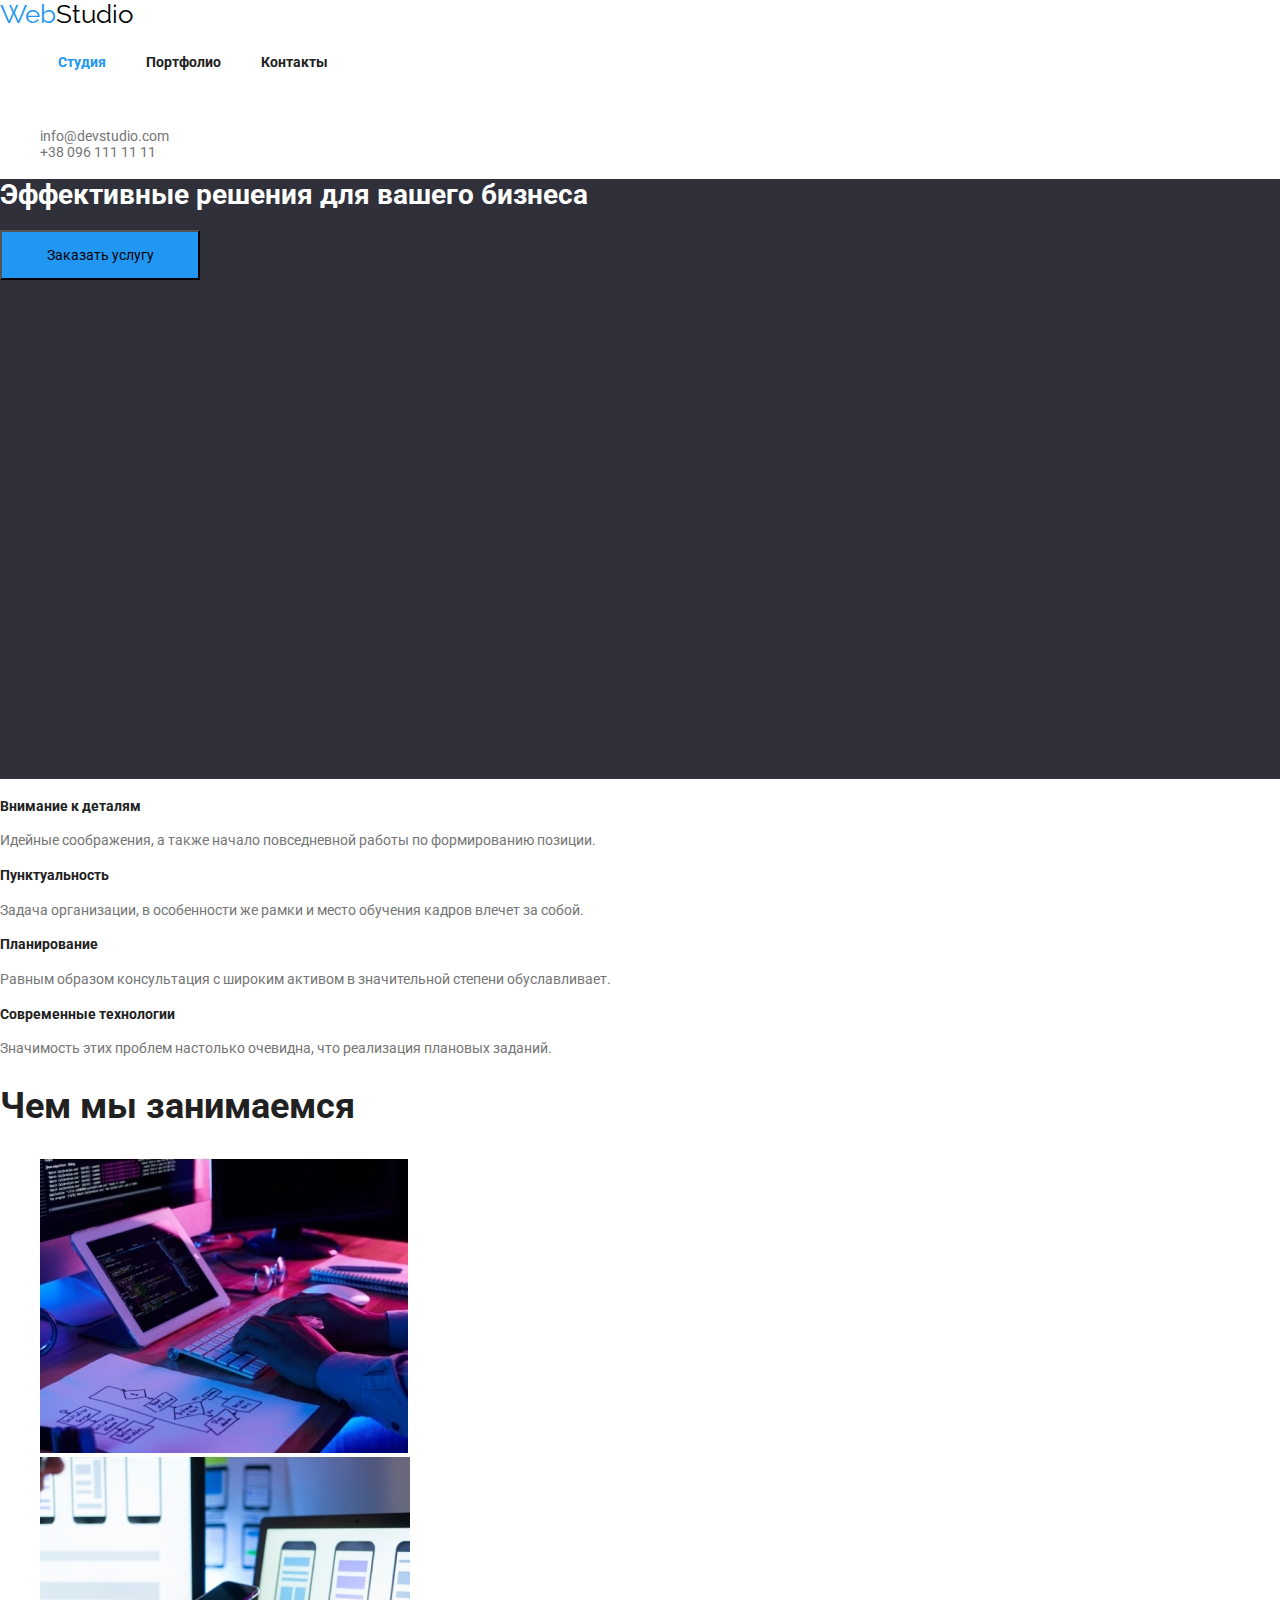
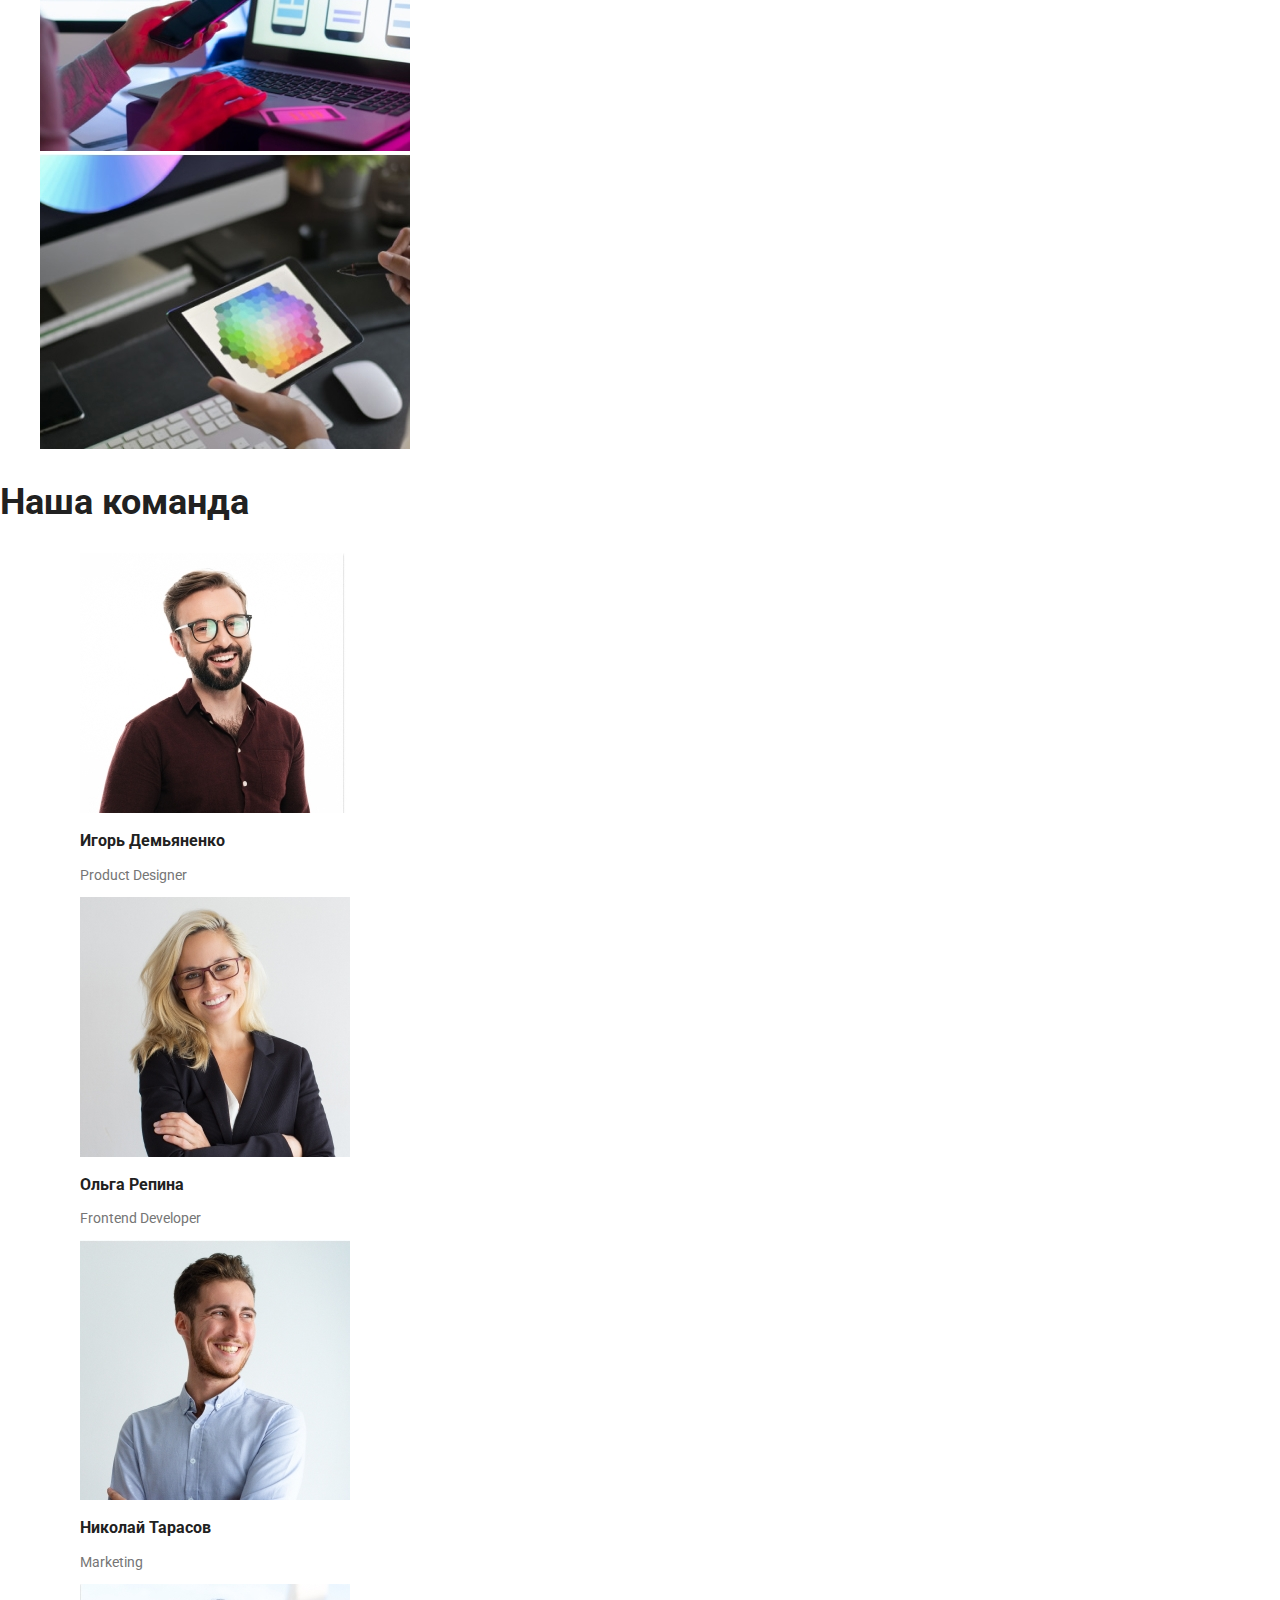
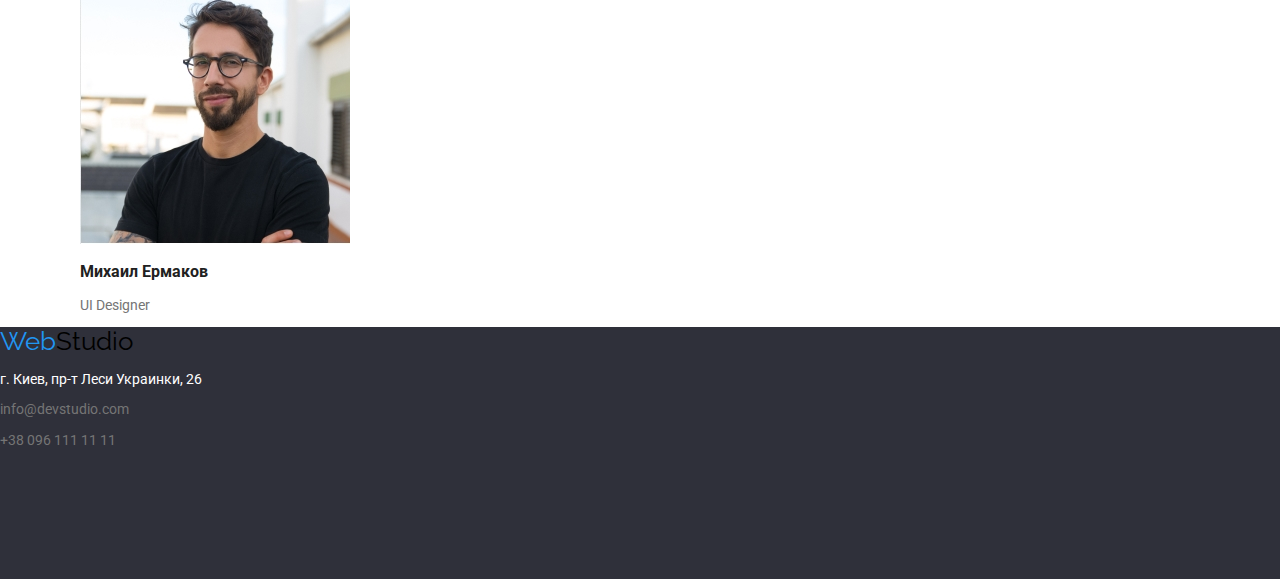
==== index.html @ d47f099e "Modified styles in project" ====
<!DOCTYPE html>
<html lang="en">

<head>
    <meta charset="UTF-8">
    <meta name="viewport" content="width=device-width, initial-scale=1.0">
    <title>Web Studio</title>
    <link rel="stylesheet" href="./css/styles.css" />
    <link href="https://fonts.googleapis.com/css2?family=Raleway:wght@700&family=Roboto:wght@400;700&display=swap"
        rel="stylesheet">
    <link rel="stylesheet" href="./css/normalize.css">

</head>

<body>
    <header>
        <nav>
            <!--site logo-->
            <a class="link" href="./index.html"><span class="logo"><span class="part-logo">Web</span>Studio</span></a>
            <!--site menu-->
            <ul class="list list-tab">
                <li class="active"><a class="link main-menu" href="./index.html"><span>Студия</span></a></li>
                <li><a class="link main-menu" href="./portfolio.html"><span class="active">Портфолио</span></a>
                </li>
                <li><a class="link main-menu" href="./contact"><span class="main-menu">Контакты</span></a></li>
            </ul>
        </nav>
        <!--contacts-->
        <div>
            <ul class="list contacts-bloc">
                <li><a class="link contacts-item" href="mailto:info@devstudio.com">info@devstudio.com</a></li>
                <li><a class="link contacts-item" href="tel:+380961111111">+38 096 111 11 11</a></li>
            </ul>
        </div>
    </header>
    <main>
        <!--Slidebar-->
        <aside>
            <h1>Эффективные решения для вашего бизнеса</h1>
            <button type="button">Заказать услугу</button>
        </aside>
        <!--Our advantages-->
        <section>
            <div>
                <h4>Внимание к деталям</h4>
                <p>Идейные соображения, а также начало повседневной работы по формированию позиции.</p>
            </div>
            <div>
                <h4>Пунктуальность</h4>
                <p>Задача организации, в особенности же рамки и место обучения кадров влечет за собой.</p>
            </div>
            <div>
                <h4>Планирование</h4>
                <p>Равным образом консультация с широким активом в значительной степени обуславливает.</p>
            </div>
            <div>
                <h4>Современные технологии</h4>
                <p>Значимость этих проблем настолько очевидна, что реализация плановых заданий.</p>
            </div>
        </section>
        <!--What we do-->
        <section>
            <h2>Чем мы занимаемся</h2>
            <ul class="list">
                <li><img src="./img/img-what-we-do-01.jpg"></li>
                <li><img src="./img/img-what-we-do-02.jpg"></li>
                <li><img src="./img/img-what-we-do-03.jpg"></li>
            </ul>
        </section>
        <!--Our team-->
        <section>
            <h2>Наша команда</h2>
            <ul class="list">
                <li>
                    <figure>
                        <img src="./img/team-01.jpg" alt="Игорь Демьяненко - Product Designer" />
                        <figcaption>
                            <h3>Игорь Демьяненко</h3>
                        </figcaption>
                        <figcaption>Product Designer</figcaption>
                    </figure>
                </li>
                <li>
                    <figure>
                        <img src="./img/team-02.jpg" alt="Ольга Репина - Frontend Developer" />
                        <figcaption>
                            <h3>Ольга Репина</h3>
                        </figcaption>
                        <figcaption>Frontend Developer</figcaption>
                    </figure>
                </li>
                <li>
                    <figure>
                        <img src="./img/team-03.jpg" alt="Николай Тарасов - Marketing" />
                        <figcaption>
                            <h3>Николай Тарасов</h3>
                        </figcaption>
                        <figcaption>Marketing</figcaption>
                    </figure>
                </li>
                <li>
                    <figure>
                        <img src="./img/team-04.jpg" alt="Михаил Ермаков - UI Designer" />
                        <figcaption>
                            <h3>Михаил Ермаков</h3>
                        </figcaption>
                        <figcaption>UI Designer</figcaption>
                    </figure>
                </li>
            </ul>
        </section>
    </main>

    <footer>
        <address>
            <a class="link" href="./index.html"><span class="logo"><span class="part-logo">Web</span>Studio</span></a>
            <p><span class="link address-text">г. Киев, пр-т Леси Украинки, 26</span></p>
            <p><a class="link" href="mailto:info@devstudio.com"><span
                        class="address-text-link">info@devstudio.com</span></a></p>
            <p><a class="link" href="tel:+380961111111"><span class="address-text-link">+38 096 111 11 11</span></a></p>
        </address>
    </footer>
</body>

</html>
---- css/styles.css ----
:root {
  --title-text-color: #212121;
  --main-text-color: #757575;
  --white-color: #fff;
  --assent-color: #2196f3;
  --logo-color: #000;
  --bg-color: #f5f4fa;
  --secondr-bg-color: #2f303a;
}

html {
  box-sizing: border-box;
}

*,
*::before,
*::after {
  box-sizing: inherit;
}

body {
  color: var(--main-text-color);
  background-color: var(--white-color);
  font-family: "Roboto", sans-serif;
  font-size: 14px;
  font-weight: 400;
}
/*footer*/
footer {
  display: block;
  text-decoration: none;
}
footer {
  width: 1600px;
  height: 252px;
  background-color: var(--secondr-bg-color);
}
.address-text {
 font-style: normal;
 color: var(--white-color);
}
.address-text-link {
  display: block;
  font-style: normal;
 color: var(--main-text-color);
}
.address-text {
 font-style: normal;
}
/* style for text */
.list {
  list-style-type: none;
}
h1 {
  font-size: 44px;
  color: var(--white-color);
}
h2 {
  font-size: 36px;
  color: var(--title-text-color);
}
h3 {
  font-size: 16px;
  color: var(--title-text-color);
}
h4 {
  font-size: 14px;
  color: var(--title-text-color);
}

/*header*/
.logo {
  font-family: "Raleway", sans-serif;
  font-size: 26px;
  color: var(--logo-color);
  font-style: normal;
}
.part-logo {
  font-family: "Raleway", sans-serif;
  font-size: 26px;
  color: var(--assent-color);
}
.link {
  display: block;
  text-decoration: none;
}

.list-tab {
  display: inline-flex;
}
.main-menu {
  color: var(--title-text-color);
  font-weight: 700;
  font-size: 14px;
}
.main-menu:hover,
.main-menu:focus,
.contacts-item:hover,
.contacts-item:focus {
  color: var(--assent-color);
}
li a span {
  color: var(--title-text-color);
}
li.active a span {
  color: var(--assent-color);
}
.list-tab li a span {
  float: left;
  padding: 10px 18px;
  margin-right: 4px;
  word-wrap: normal;
  margin-bottom: 20px;
}
.contacts-item {
  color: var(--main-text-color);
  font-weight: 400;
  font-size: 14px;
}
.contacts-bloc div {
  float: left;
  padding: 10px 18px;
  margin-right: 4px;
  word-wrap: normal;
  margin-bottom: 20px;
}
/*main content*/
.sorter {
  display: inline-flex;
  background: var(--bg-color);
}
.sorter li {
  float: left;
  padding: 10px 18px;
  margin-right: 4px;
  word-wrap: normal;
  font-size: 15px;
  margin-bottom: 20px;
}
.sorter-item:hover {
  background: var(--assent-color);
  color: var(--white-color);
}
aside {
  background: var(--secondr-bg-color);
  width: 1600px;
  height: 600px;
}
button {
  background: var(--assent-color);
  width: 200px;
  height: 50px;
  color: (var(--white-color);
  font-size: 16px;
  font-family: "Roboto", sans-serif;
}
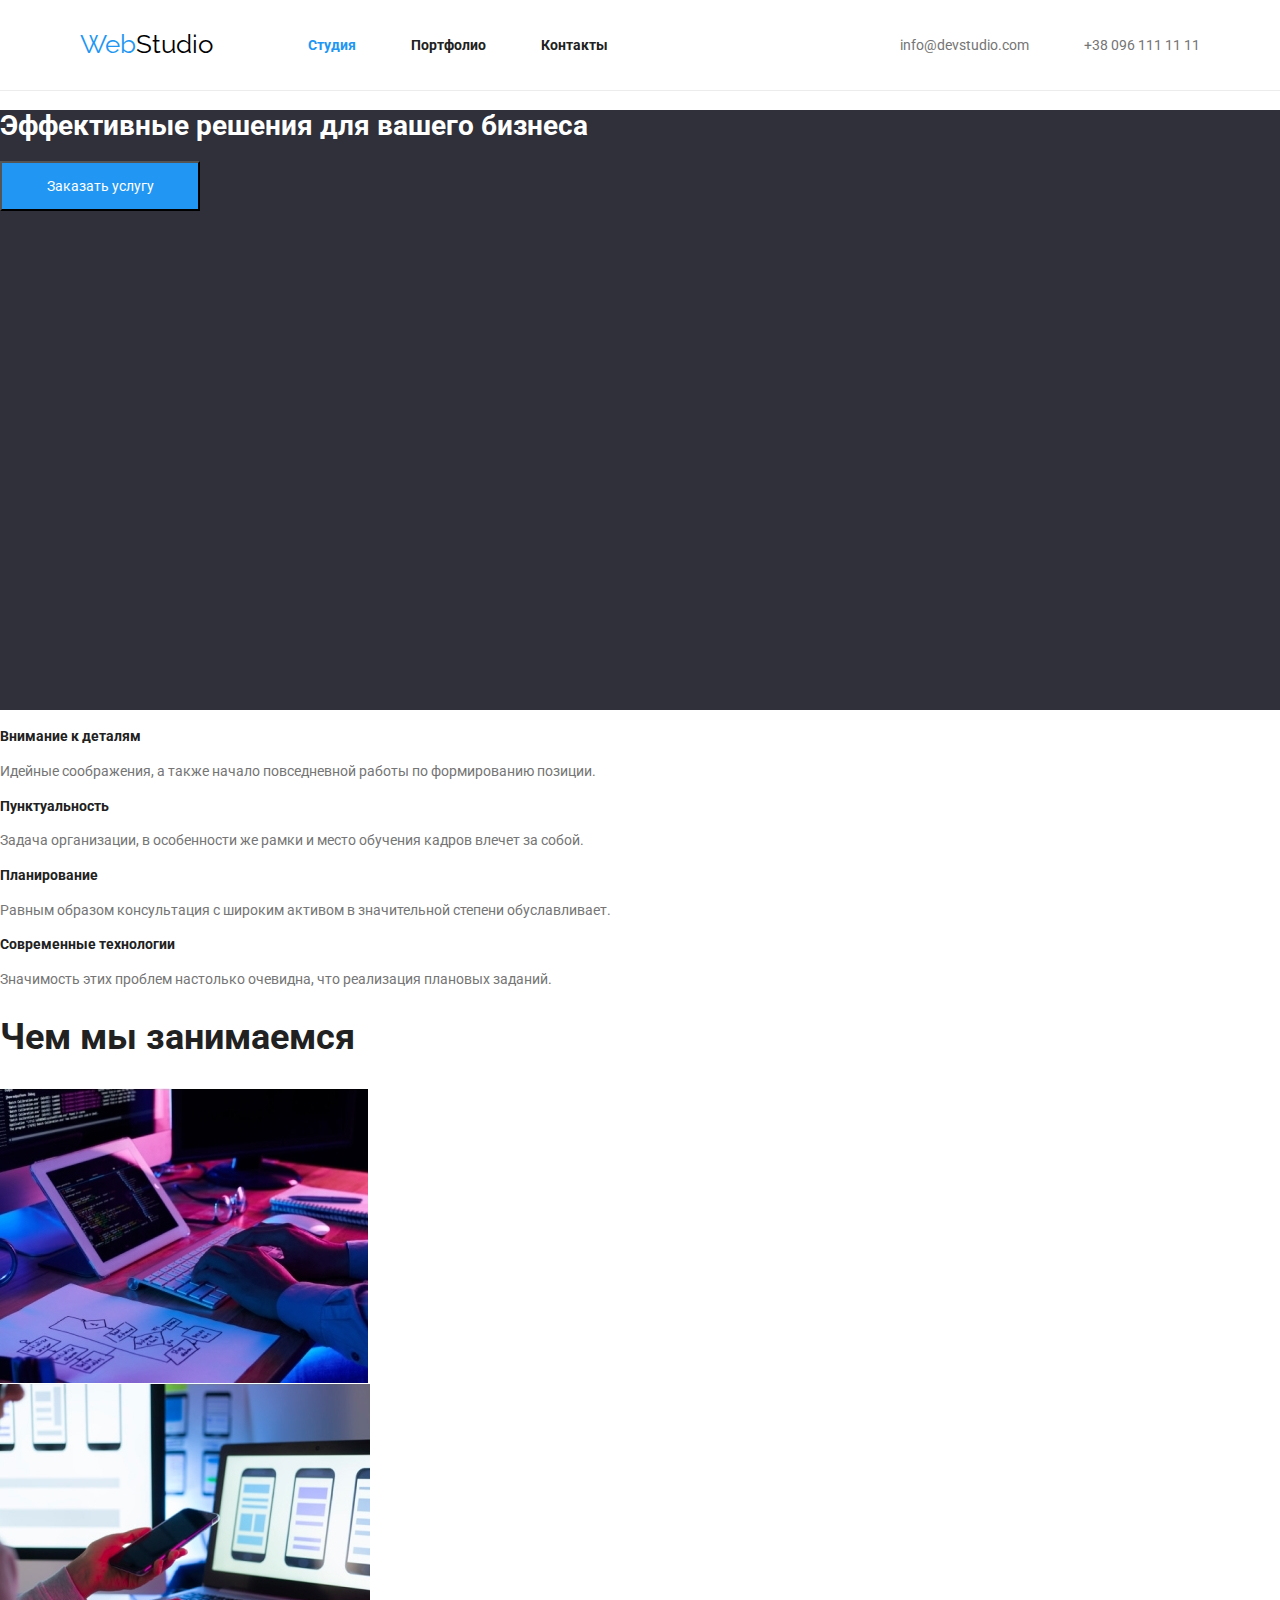
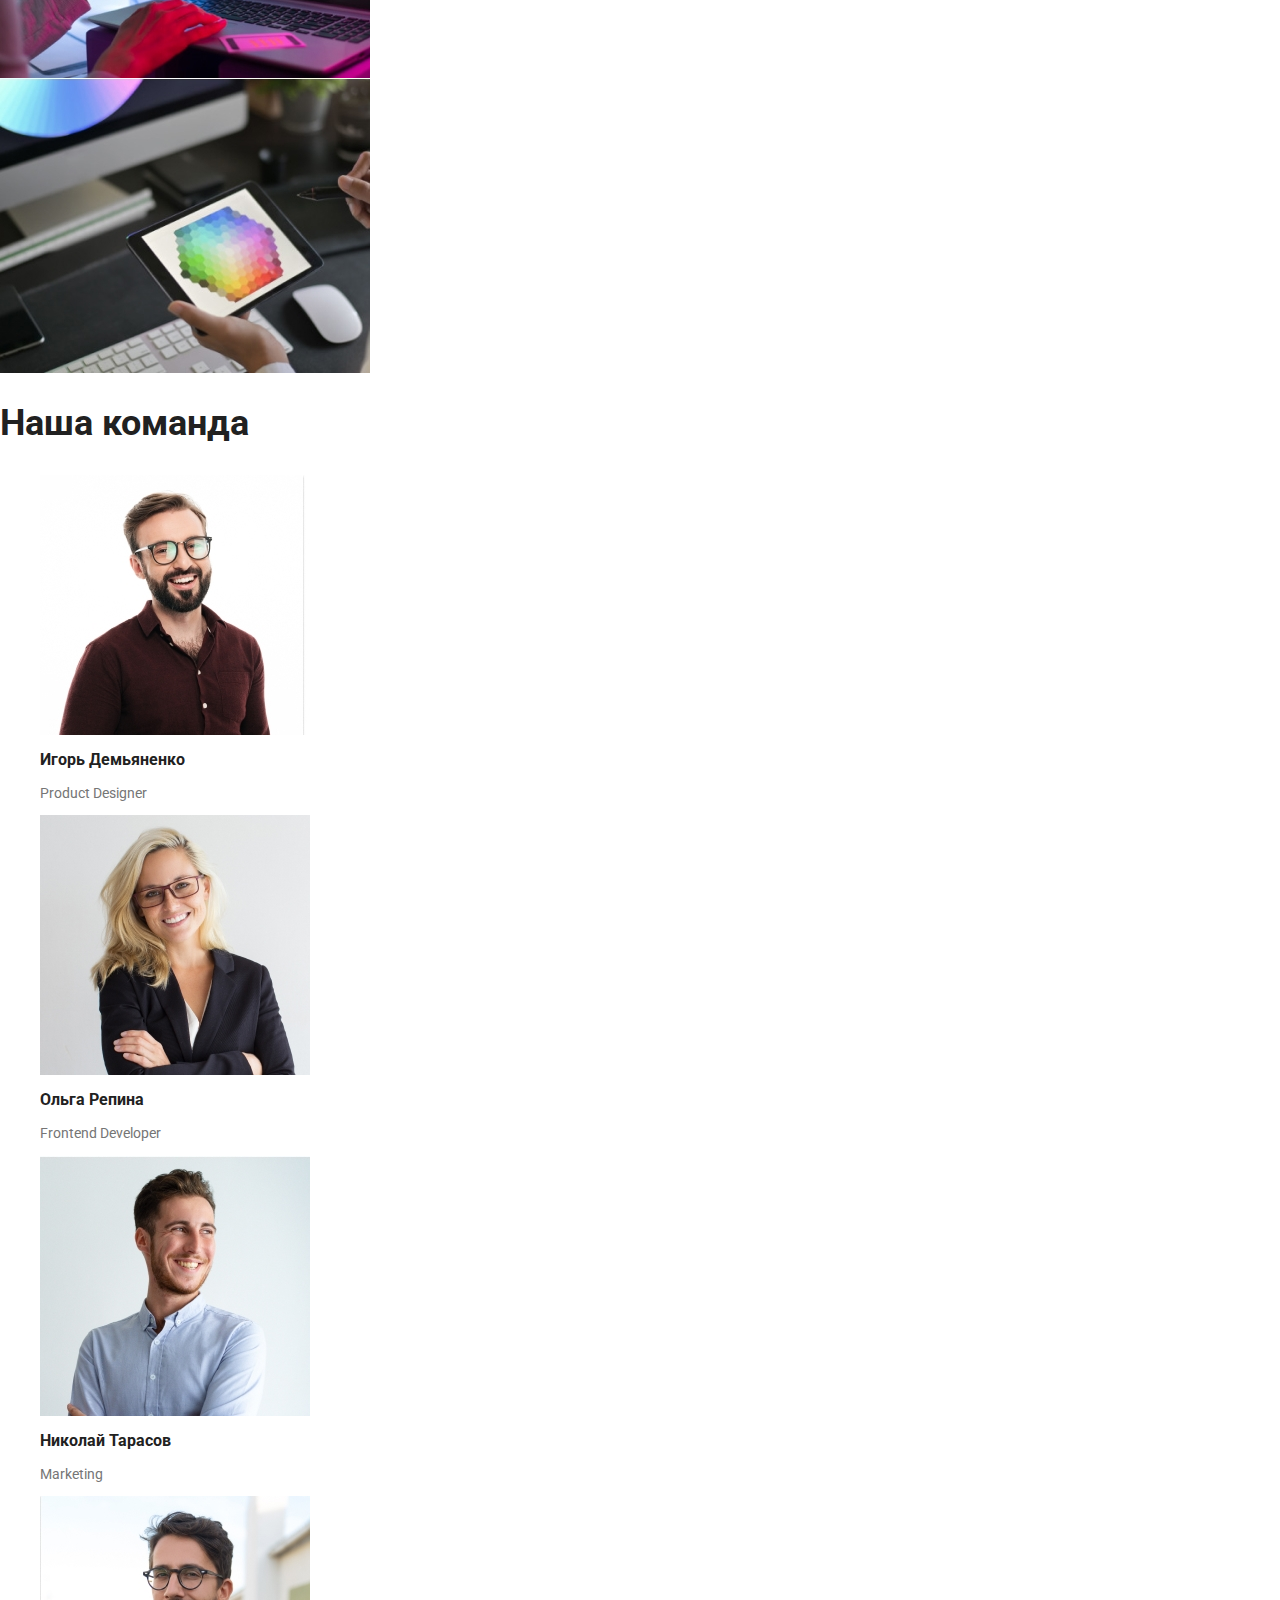
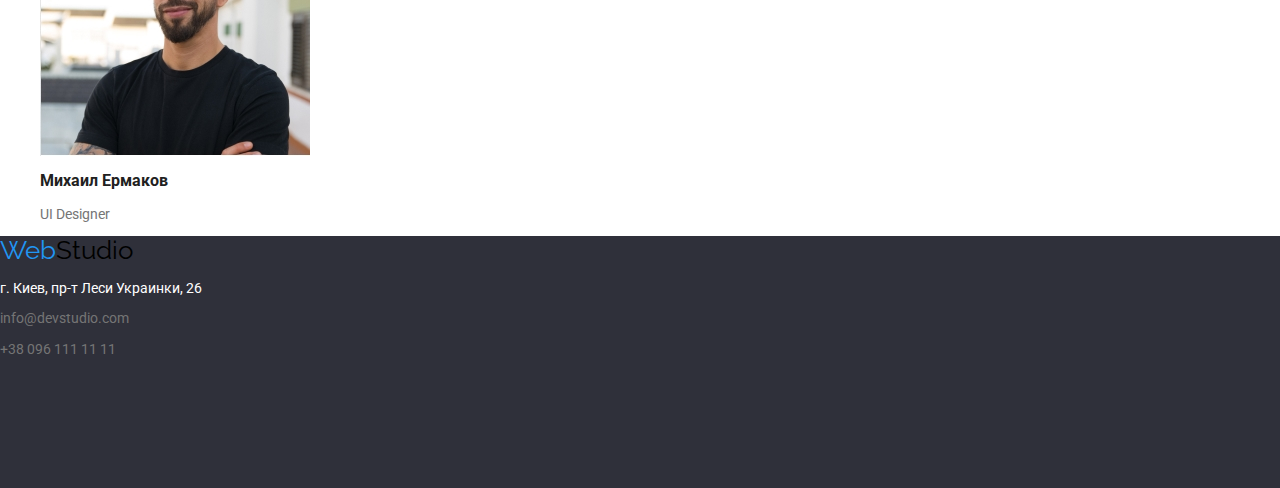
==== commit 6a2c28c1: "The menu is positioned" ====
--- a/index.html
+++ b/index.html
@@ -13,24 +13,40 @@
 </head>
 
 <body>
-    <header>
-        <nav>
-            <!--site logo-->
-            <a class="link" href="./index.html"><span class="logo"><span class="part-logo">Web</span>Studio</span></a>
-            <!--site menu-->
+    <header class="page-header">
+        <div class="container flexbox">
+            <nav class="navigation">
+                <!--site logo-->
+                <a class="link" href="./index.html"><span class="logo"><span
+                            class="part-logo">Web</span>Studio</span></a>
+                <!--site menu-->
+                <ul class="list list-tab">
+                    <li class="active menu-item">
+                        <a class="link" href="./index.html">
+                            <span class="main-menu">Студия</span>
+                        </a>
+                    </li>
+                    <li class="menu-item">
+                        <a class="link main-menu" href="./portfolio.html">
+                            <span class="active">Портфолио</span>
+                        </a>
+                    </li>
+                    <li class="menu-item">
+                        <a class="link" href="./contact">
+                            <span class="main-menu">Контакты</span>
+                        </a>
+                    </li>
+                </ul>
+            </nav>
+            <!--contacts-->
+
             <ul class="list list-tab">
-                <li class="active"><a class="link main-menu" href="./index.html"><span>Студия</span></a></li>
-                <li><a class="link main-menu" href="./portfolio.html"><span class="active">Портфолио</span></a>
+                <li class="menu-item"><a class="link contacts-item"
+                        href="mailto:info@devstudio.com">info@devstudio.com</a>
                 </li>
-                <li><a class="link main-menu" href="./contact"><span class="main-menu">Контакты</span></a></li>
+                <li class="menu-item"><a class="link contacts-item" href="tel:+380961111111">+38 096 111 11 11</a></li>
             </ul>
-        </nav>
-        <!--contacts-->
-        <div>
-            <ul class="list contacts-bloc">
-                <li><a class="link contacts-item" href="mailto:info@devstudio.com">info@devstudio.com</a></li>
-                <li><a class="link contacts-item" href="tel:+380961111111">+38 096 111 11 11</a></li>
-            </ul>
+
         </div>
     </header>
     <main>
--- a/css/styles.css
+++ b/css/styles.css
@@ -1,4 +1,3 @@
-
 :root {
   --title-text-color: #212121;
   --main-text-color: #757575;
@@ -26,6 +25,32 @@
   font-size: 14px;
   font-weight: 400;
 }
+img {
+  display: block;
+  max-width: 100%;
+  height: auto;
+}
+.page-header {
+  padding-top: 30px;
+  padding-bottom: 30px;
+  border-bottom: 1px solid #ececec;
+}
+.page-header .flexbox {
+  justify-content: flex-end;
+  align-items: center;
+}
+.container {
+  width: 1170px;
+  padding-left: 25px;
+  padding-right: 25px;
+  margin-right: auto;
+  margin-left: auto;
+}
+
+.flexbox {
+  display: flex;
+}
+
 /*footer*/
 footer {
   display: block;
@@ -37,21 +62,27 @@
   background-color: var(--secondr-bg-color);
 }
 .address-text {
- font-style: normal;
- color: var(--white-color);
+  font-style: normal;
+  color: var(--white-color);
 }
 .address-text-link {
   display: block;
   font-style: normal;
- color: var(--main-text-color);
+  color: var(--main-text-color);
 }
 .address-text {
- font-style: normal;
-}
-/* style for text */
+  font-style: normal;
+}
+
 .list {
   list-style-type: none;
-}
+  margin: 0;
+  padding: 0;
+}
+.list-tab {
+  display: flex;
+}
+
 h1 {
   font-size: 44px;
   color: var(--white-color);
@@ -75,57 +106,64 @@
   font-size: 26px;
   color: var(--logo-color);
   font-style: normal;
+  margin-right: 95px;
 }
 .part-logo {
   font-family: "Raleway", sans-serif;
   font-size: 26px;
   color: var(--assent-color);
 }
-.link {
-  display: block;
-  text-decoration: none;
-}
-
-.list-tab {
-  display: inline-flex;
-}
-.main-menu {
-  color: var(--title-text-color);
-  font-weight: 700;
-  font-size: 14px;
-}
 .main-menu:hover,
 .main-menu:focus,
 .contacts-item:hover,
-.contacts-item:focus {
+.contacts-item:focus,
+.link:hover,
+.link:focus {
   color: var(--assent-color);
 }
+.main-menu {
+  color: var(--title-text-color);
+  font-weight: 700;
+  font-size: 14px;
+}
+.menu-item:not(:last-child) {
+  margin-right: 55px;
+}
+.link {
+  display: block;
+  text-decoration: none;
+}
+
 li a span {
   color: var(--title-text-color);
 }
 li.active a span {
   color: var(--assent-color);
 }
-.list-tab li a span {
+/*.list-tab li a span {
   float: left;
   padding: 10px 18px;
   margin-right: 4px;
   word-wrap: normal;
   margin-bottom: 20px;
-}
+}*/
 .contacts-item {
   color: var(--main-text-color);
   font-weight: 400;
   font-size: 14px;
 }
-.contacts-bloc div {
-  float: left;
-  padding: 10px 18px;
-  margin-right: 4px;
-  word-wrap: normal;
-  margin-bottom: 20px;
-}
+
+.contacts-bloc:not(:last-child) {
+  margin-left: 50px;
+}
+.navigation {
+  display: flex;
+  align-items: center;
+  margin-right: auto;
+}
+
 /*main content*/
+
 .sorter {
   display: inline-flex;
   background: var(--bg-color);
@@ -142,6 +180,23 @@
   background: var(--assent-color);
   color: var(--white-color);
 }
+.sorter-list {
+  display: flex;
+  flex-wrap: wrap;
+  margin: -15px;
+}
+.projects-item {
+  width: calc((100% - 30px * 3) / 3);
+  margin-right: 30px;
+  margin-bottom: 30px;
+}
+.projects-item:nth-child(3n) {
+  margin-right: 0;
+}
+.caption {
+  padding-left: 25px;
+}
+
 aside {
   background: var(--secondr-bg-color);
   width: 1600px;
@@ -151,9 +206,7 @@
   background: var(--assent-color);
   width: 200px;
   height: 50px;
-  color: (var(--white-color);
+  color: var(--white-color);
   font-size: 16px;
   font-family: "Roboto", sans-serif;
 }
-
-
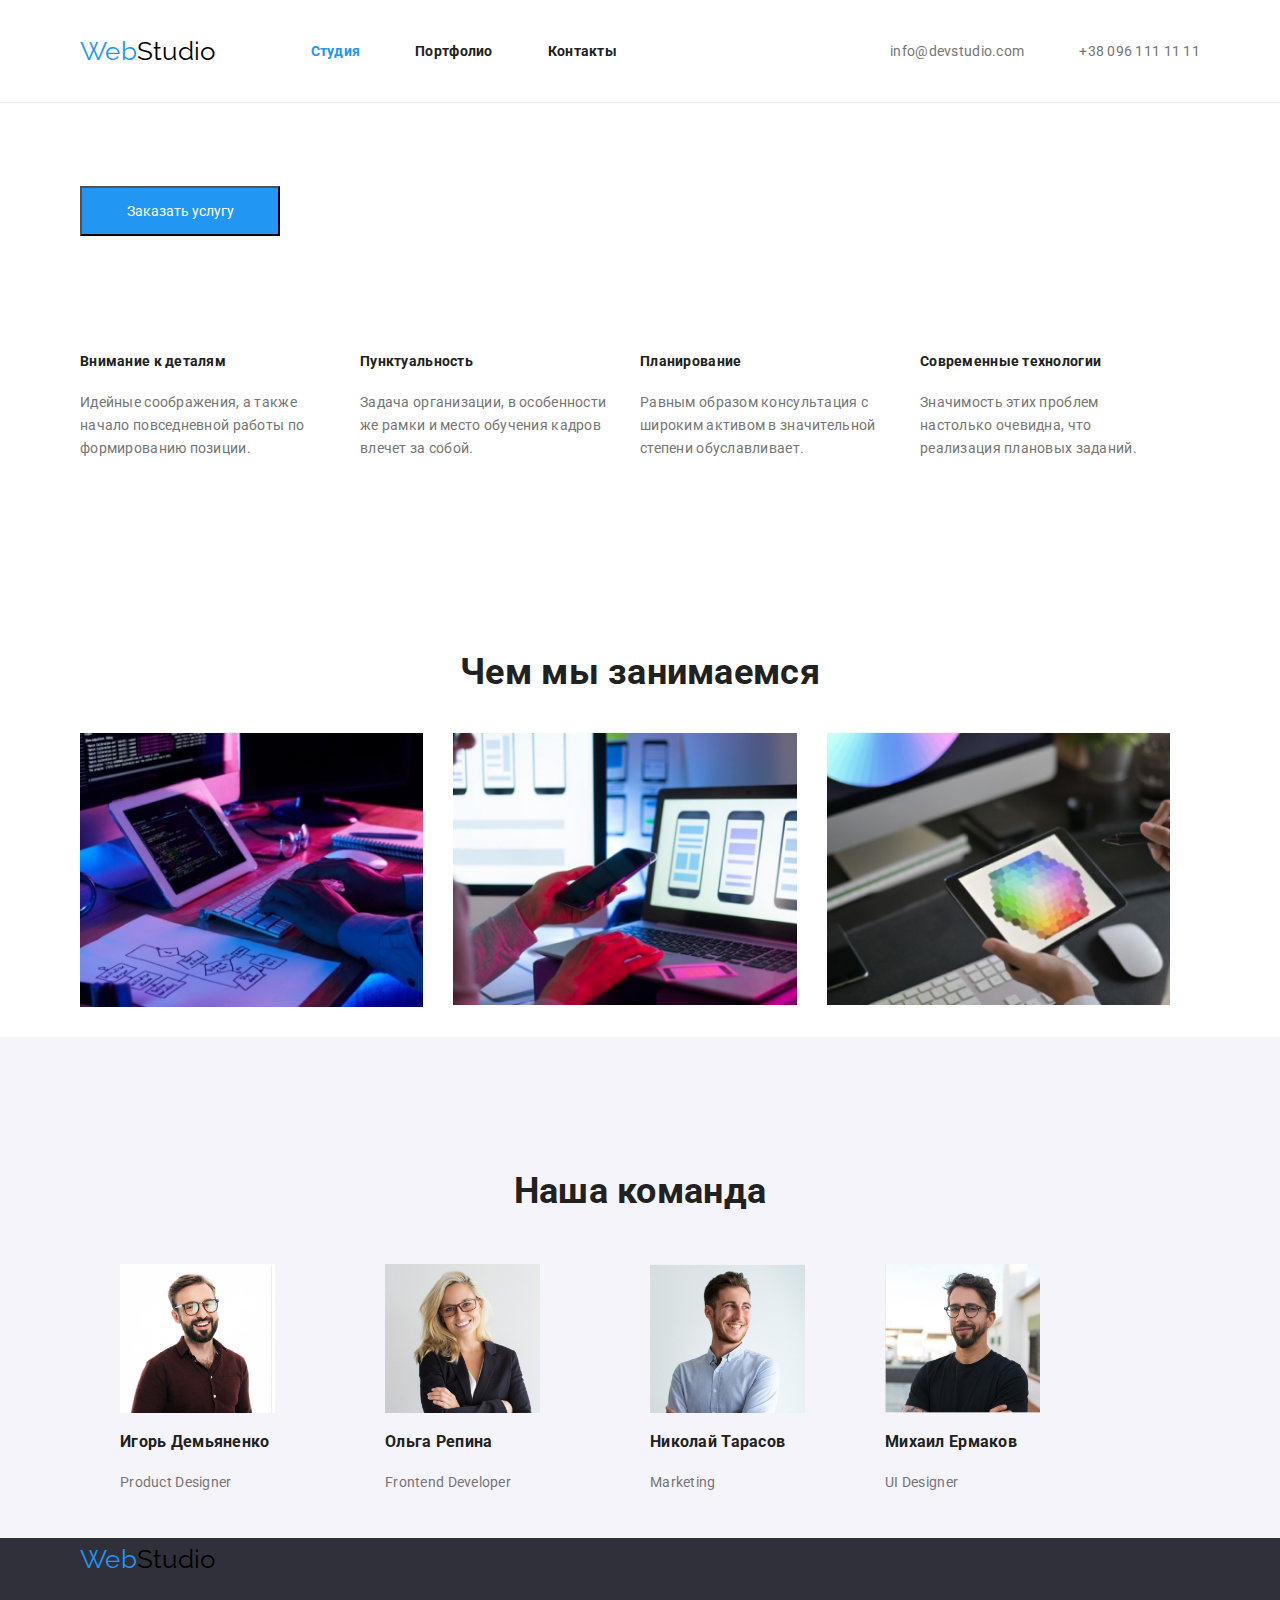
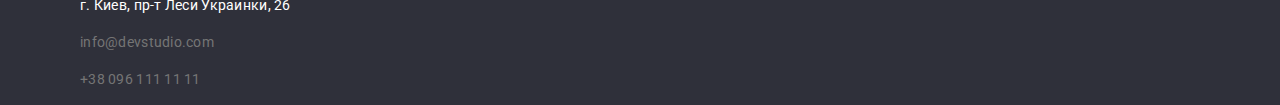
==== commit f7953397: "added block positioning on the main page" ====
--- a/index.html
+++ b/index.html
@@ -51,90 +51,121 @@
     </header>
     <main>
         <!--Slidebar-->
-        <aside>
-            <h1>Эффективные решения для вашего бизнеса</h1>
-            <button type="button">Заказать услугу</button>
-        </aside>
+        <section>
+            <div class="container">
+                <h1>Эффективные решения для вашего бизнеса</h1>
+                <button type="button">Заказать услугу</button>
+            </div>
+        </section>
         <!--Our advantages-->
-        <section>
-            <div>
-                <h4>Внимание к деталям</h4>
-                <p>Идейные соображения, а также начало повседневной работы по формированию позиции.</p>
-            </div>
-            <div>
-                <h4>Пунктуальность</h4>
-                <p>Задача организации, в особенности же рамки и место обучения кадров влечет за собой.</p>
-            </div>
-            <div>
-                <h4>Планирование</h4>
-                <p>Равным образом консультация с широким активом в значительной степени обуславливает.</p>
-            </div>
-            <div>
-                <h4>Современные технологии</h4>
-                <p>Значимость этих проблем настолько очевидна, что реализация плановых заданий.</p>
+        <section class="advantages">
+            <div class="container">
+                <ul class="list advantages-list">
+                    <li class="advantages-item">
+                        <h4>Внимание к деталям</h4>
+                        <p>Идейные соображения, а также начало повседневной работы по формированию позиции.</p>
+                    </li>
+                    <li class="advantages-item">
+                        <h4>Пунктуальность</h4>
+                        <p>Задача организации, в особенности же рамки и место обучения кадров влечет за собой.</p>
+                    </li>
+                    <li class="advantages-item">
+                        <h4>Планирование</h4>
+                        <p>Равным образом консультация с широким активом в значительной степени обуславливает.</p>
+                    </li>
+                    <li class="advantages-item">
+                        <h4>Современные технологии</h4>
+                        <p>Значимость этих проблем настолько очевидна, что реализация плановых заданий.</p>
+                    </li>
+                </ul>
             </div>
         </section>
         <!--What we do-->
-        <section>
-            <h2>Чем мы занимаемся</h2>
-            <ul class="list">
-                <li><img src="./img/img-what-we-do-01.jpg"></li>
-                <li><img src="./img/img-what-we-do-02.jpg"></li>
-                <li><img src="./img/img-what-we-do-03.jpg"></li>
-            </ul>
+        <section class="services">
+            <div class="container">
+                <h2>Чем мы занимаемся</h2>
+                <ul class="list services-list">
+                    <li class="advantages-item">
+                        <img src="./img/img-what-we-do-01.jpg">
+                    </li>
+                    <li class="advantages-item">
+                        <img src="./img/img-what-we-do-02.jpg">
+                    </li>
+                    <li class="advantages-item">
+                        <img src="./img/img-what-we-do-03.jpg">
+                    </li>
+                </ul>
+            </div>
         </section>
         <!--Our team-->
-        <section>
-            <h2>Наша команда</h2>
-            <ul class="list">
-                <li>
-                    <figure>
-                        <img src="./img/team-01.jpg" alt="Игорь Демьяненко - Product Designer" />
-                        <figcaption>
-                            <h3>Игорь Демьяненко</h3>
-                        </figcaption>
-                        <figcaption>Product Designer</figcaption>
-                    </figure>
-                </li>
-                <li>
-                    <figure>
-                        <img src="./img/team-02.jpg" alt="Ольга Репина - Frontend Developer" />
-                        <figcaption>
-                            <h3>Ольга Репина</h3>
-                        </figcaption>
-                        <figcaption>Frontend Developer</figcaption>
-                    </figure>
-                </li>
-                <li>
-                    <figure>
-                        <img src="./img/team-03.jpg" alt="Николай Тарасов - Marketing" />
-                        <figcaption>
-                            <h3>Николай Тарасов</h3>
-                        </figcaption>
-                        <figcaption>Marketing</figcaption>
-                    </figure>
-                </li>
-                <li>
-                    <figure>
-                        <img src="./img/team-04.jpg" alt="Михаил Ермаков - UI Designer" />
-                        <figcaption>
-                            <h3>Михаил Ермаков</h3>
-                        </figcaption>
-                        <figcaption>UI Designer</figcaption>
-                    </figure>
-                </li>
-            </ul>
+        <section class="section team">
+            <div class="container">
+                <h2>Наша команда</h2>
+                <ul class="list team-list">
+                    <li class="team-item">
+                        <figure>
+                            <img src="./img/team-01.jpg" alt="Игорь Демьяненко - Product Designer" />
+                            <figcaption>
+                                <h3>Игорь Демьяненко</h3>
+                            </figcaption>
+                            <figcaption>Product Designer</figcaption>
+                        </figure>
+                    </li>
+                    <li class="team-item">
+                        <figure>
+                            <img src="./img/team-02.jpg" alt="Ольга Репина - Frontend Developer" />
+                            <figcaption>
+                                <h3>Ольга Репина</h3>
+                            </figcaption>
+                            <figcaption>Frontend Developer</figcaption>
+                        </figure>
+                    </li>
+                    <li class="team-item">
+                        <figure>
+                            <img src="./img/team-03.jpg" alt="Николай Тарасов - Marketing" />
+                            <figcaption>
+                                <h3>Николай Тарасов</h3>
+                            </figcaption>
+                            <figcaption>Marketing</figcaption>
+                        </figure>
+                    </li>
+                    <li class="team-item">
+                        <figure>
+                            <img src="./img/team-04.jpg" alt="Михаил Ермаков - UI Designer" />
+                            <figcaption>
+                                <h3>Михаил Ермаков</h3>
+                            </figcaption>
+                            <figcaption>UI Designer</figcaption>
+                        </figure>
+                    </li>
+                </ul>
+            </div>
         </section>
     </main>
 
     <footer>
-        <address>
-            <a class="link" href="./index.html"><span class="logo"><span class="part-logo">Web</span>Studio</span></a>
-            <p><span class="link address-text">г. Киев, пр-т Леси Украинки, 26</span></p>
-            <p><a class="link" href="mailto:info@devstudio.com"><span
-                        class="address-text-link">info@devstudio.com</span></a></p>
-            <p><a class="link" href="tel:+380961111111"><span class="address-text-link">+38 096 111 11 11</span></a></p>
-        </address>
+        <div class="container flexbox">
+            <address>
+
+                <a class="link" href="./index.html">
+                    <span class="logo"><span class="part-logo">Web</span>Studio</span>
+                </a>
+                <p>
+                    <span class="address-text">г. Киев, пр-т Леси Украинки, 26</span>
+                </p>
+                <p>
+                    <a class="link" href="mailto:info@devstudio.com">
+                        <span class="address-text-link">info@devstudio.com</span>
+                    </a>
+                </p>
+                <p>
+                    <a class="link" href="tel:+380961111111">
+                        <span class="address-text-link">+38 096 111 11 11</span>
+                    </a>
+                </p>
+
+            </address>
+        </div>
     </footer>
 </body>
 
--- a/css/styles.css
+++ b/css/styles.css
@@ -24,6 +24,8 @@
   font-family: "Roboto", sans-serif;
   font-size: 14px;
   font-weight: 400;
+  line-height: 1.625;
+  letter-spacing: 0.02em;
 }
 img {
   display: block;
@@ -55,12 +57,9 @@
 footer {
   display: block;
   text-decoration: none;
-}
-footer {
-  width: 1600px;
-  height: 252px;
   background-color: var(--secondr-bg-color);
 }
+
 .address-text {
   font-style: normal;
   color: var(--white-color);
@@ -90,6 +89,7 @@
 h2 {
   font-size: 36px;
   color: var(--title-text-color);
+  text-align-last: center;
 }
 h3 {
   font-size: 16px;
@@ -210,3 +210,49 @@
   font-size: 16px;
   font-family: "Roboto", sans-serif;
 }
+.section {
+  padding-top: 110px;
+}
+.services {
+  padding-top: 110px;
+}
+.services-list {
+  display: flex;
+}
+.services-item {
+  width: calc((100% - 60px * 3) / 4);
+  margin-right: 30px;
+  margin-bottom: 30px;
+}
+.advantages {
+  padding-top: 95px;
+}
+.advantages-list {
+  display: flex;
+}
+.advantages-item {
+  width: calc((100% - 30px * 2) / 3);
+  margin-right: 30px;
+  margin-bottom: 30px;
+}
+.team {
+  background: var(--bg-color);
+  padding-top: 95px;
+}
+
+.team-list {
+  display: flex;
+  flex-wrap: wrap;
+  /* margin: -15px; */
+}
+
+.team-item {
+  width: calc((100% - 60px * 3) / 4);
+  /* margin: 15px; */
+  margin-right: 30px;
+  margin-bottom: 30px;
+}
+
+.team-item:nth-child(3n) {
+  margin-right: 0;
+}
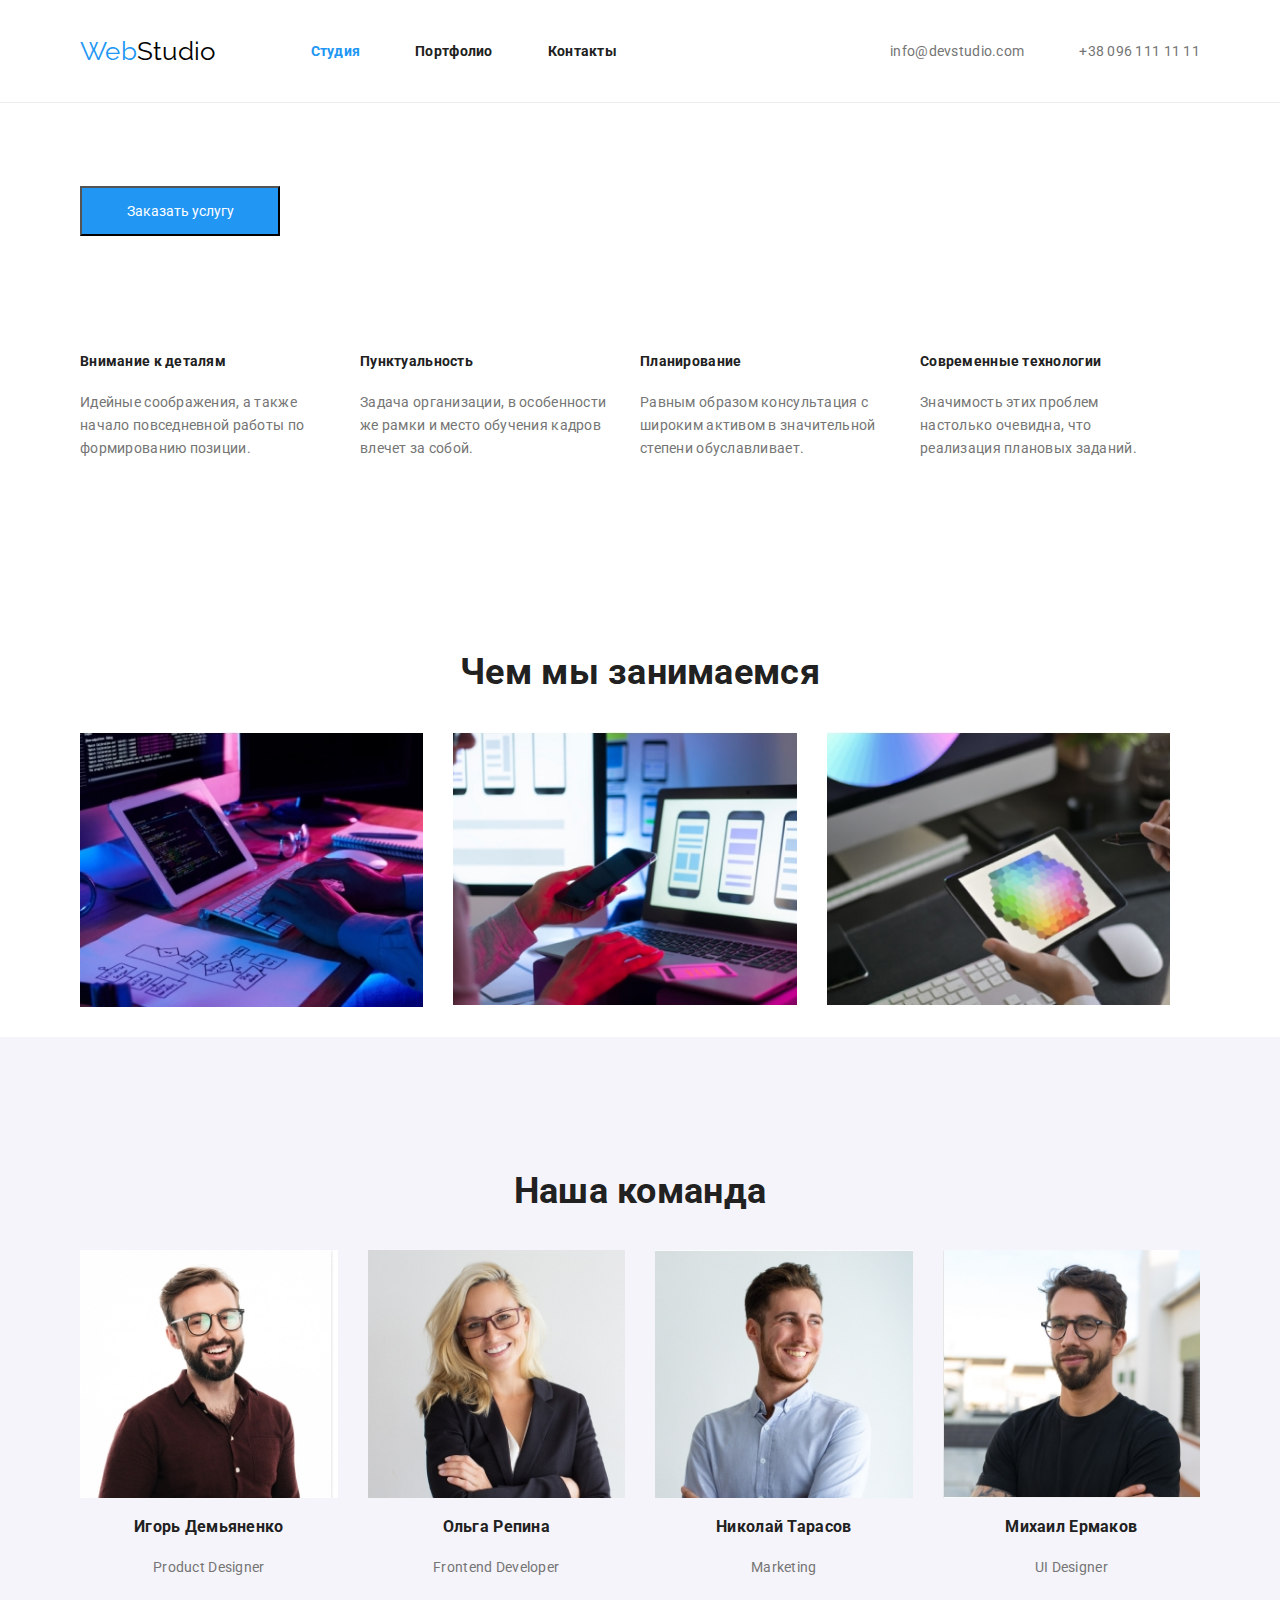
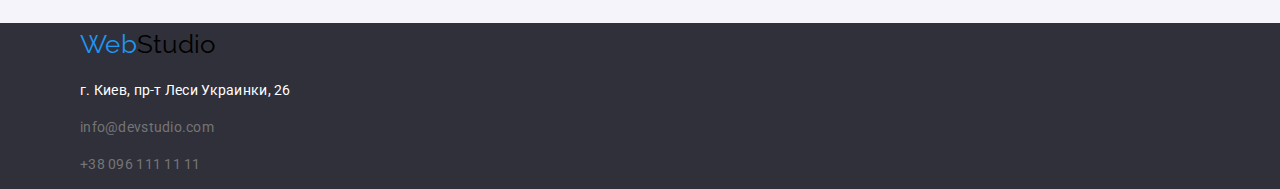
==== commit 74b53184: "edited block about team" ====
--- a/index.html
+++ b/index.html
@@ -28,7 +28,7 @@
                     </li>
                     <li class="menu-item">
                         <a class="link main-menu" href="./portfolio.html">
-                            <span class="active">Портфолио</span>
+                            <span class="main-menu">Портфолио</span>
                         </a>
                     </li>
                     <li class="menu-item">
@@ -103,40 +103,32 @@
                 <h2>Наша команда</h2>
                 <ul class="list team-list">
                     <li class="team-item">
-                        <figure>
-                            <img src="./img/team-01.jpg" alt="Игорь Демьяненко - Product Designer" />
-                            <figcaption>
-                                <h3>Игорь Демьяненко</h3>
-                            </figcaption>
-                            <figcaption>Product Designer</figcaption>
-                        </figure>
+                        <div class="name">
+                            <img src="./img/team-01.jpg" width="270" alt="Игорь Демьяненко - Product Designer" />
+                            <h3><span>Игорь Демьяненко</span></h3>
+                            <p>Product Designer</p>
+                        </div>
                     </li>
                     <li class="team-item">
-                        <figure>
-                            <img src="./img/team-02.jpg" alt="Ольга Репина - Frontend Developer" />
-                            <figcaption>
-                                <h3>Ольга Репина</h3>
-                            </figcaption>
-                            <figcaption>Frontend Developer</figcaption>
-                        </figure>
+                        <div class="name">
+                            <img src="./img/team-02.jpg" width="270" alt="Ольга Репина - Frontend Developer" />
+                            <h3><span>Ольга Репина</span></h3>
+                            <p>Frontend Developer</p>
+                        </div>
                     </li>
                     <li class="team-item">
-                        <figure>
-                            <img src="./img/team-03.jpg" alt="Николай Тарасов - Marketing" />
-                            <figcaption>
-                                <h3>Николай Тарасов</h3>
-                            </figcaption>
-                            <figcaption>Marketing</figcaption>
-                        </figure>
+                        <div class="name">
+                            <img src="./img/team-03.jpg" width="270" alt="Николай Тарасов - Marketing" />
+                            <h3><span>Николай Тарасов</span></h3>
+                            <p>Marketing</p>
+                        </div>
                     </li>
                     <li class="team-item">
-                        <figure>
-                            <img src="./img/team-04.jpg" alt="Михаил Ермаков - UI Designer" />
-                            <figcaption>
-                                <h3>Михаил Ермаков</h3>
-                            </figcaption>
-                            <figcaption>UI Designer</figcaption>
-                        </figure>
+                        <div class="name">
+                            <img src="./img/team-04.jpg" width="270" alt="Михаил Ермаков - UI Designer" />
+                            <h3><span>Михаил Ермаков</span></h3>
+                            <p>UI Designer</p>
+                        </div>
                     </li>
                 </ul>
             </div>
--- a/css/styles.css
+++ b/css/styles.css
@@ -221,7 +221,7 @@
 }
 .services-item {
   width: calc((100% - 60px * 3) / 4);
-  margin-right: 30px;
+  margin-right: 60px;
   margin-bottom: 30px;
 }
 .advantages {
@@ -247,12 +247,14 @@
 }
 
 .team-item {
-  width: calc((100% - 60px * 3) / 4);
-  /* margin: 15px; */
+  width: calc((100% - 30px * 3) / 4);
   margin-right: 30px;
   margin-bottom: 30px;
 }
 
-.team-item:nth-child(3n) {
+.team-item:nth-child(4n) {
   margin-right: 0;
 }
+.name {
+  text-align: center;
+}
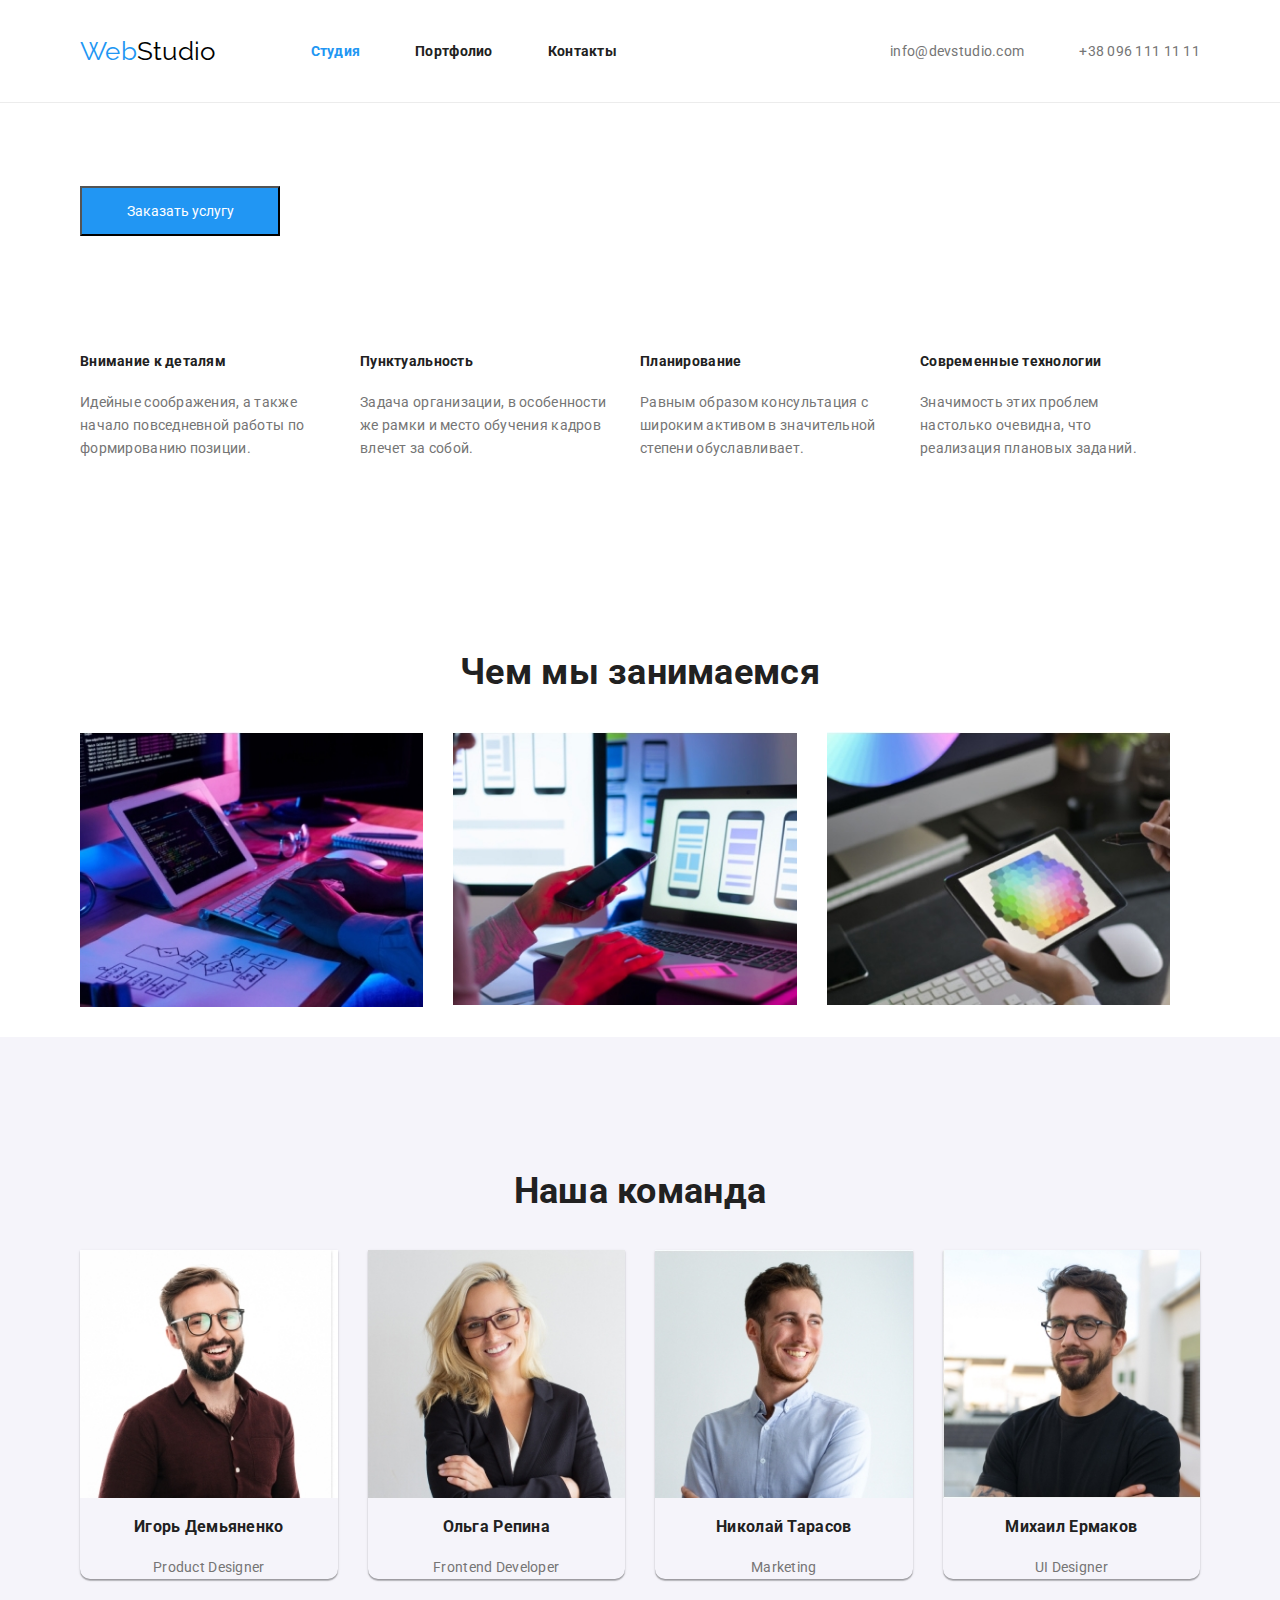
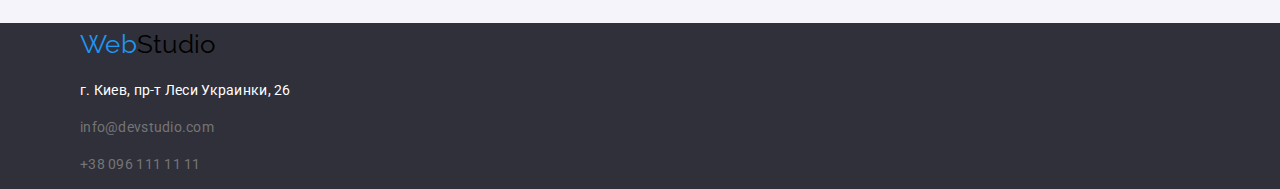
==== commit f00cfdac: "Added style to the cards of team" ====
--- a/index.html
+++ b/index.html
@@ -103,28 +103,28 @@
                 <h2>Наша команда</h2>
                 <ul class="list team-list">
                     <li class="team-item">
-                        <div class="name">
+                        <div class="name card">
                             <img src="./img/team-01.jpg" width="270" alt="Игорь Демьяненко - Product Designer" />
                             <h3><span>Игорь Демьяненко</span></h3>
                             <p>Product Designer</p>
                         </div>
                     </li>
                     <li class="team-item">
-                        <div class="name">
+                        <div class="name card">
                             <img src="./img/team-02.jpg" width="270" alt="Ольга Репина - Frontend Developer" />
                             <h3><span>Ольга Репина</span></h3>
                             <p>Frontend Developer</p>
                         </div>
                     </li>
                     <li class="team-item">
-                        <div class="name">
+                        <div class="name card">
                             <img src="./img/team-03.jpg" width="270" alt="Николай Тарасов - Marketing" />
                             <h3><span>Николай Тарасов</span></h3>
                             <p>Marketing</p>
                         </div>
                     </li>
                     <li class="team-item">
-                        <div class="name">
+                        <div class="name card">
                             <img src="./img/team-04.jpg" width="270" alt="Михаил Ермаков - UI Designer" />
                             <h3><span>Михаил Ермаков</span></h3>
                             <p>UI Designer</p>
--- a/css/styles.css
+++ b/css/styles.css
@@ -258,3 +258,9 @@
 .name {
   text-align: center;
 }
+.card {
+  border-bottom-right-radius: 10px;
+  border-bottom-left-radius: 10px;
+  box-shadow: 0px 1px 3px rgba(0, 0, 0, 0.12), 0px 1px 1px rgba(0, 0, 0, 0.14),
+    0px 2px 1px rgba(0, 0, 0, 0.2);
+}
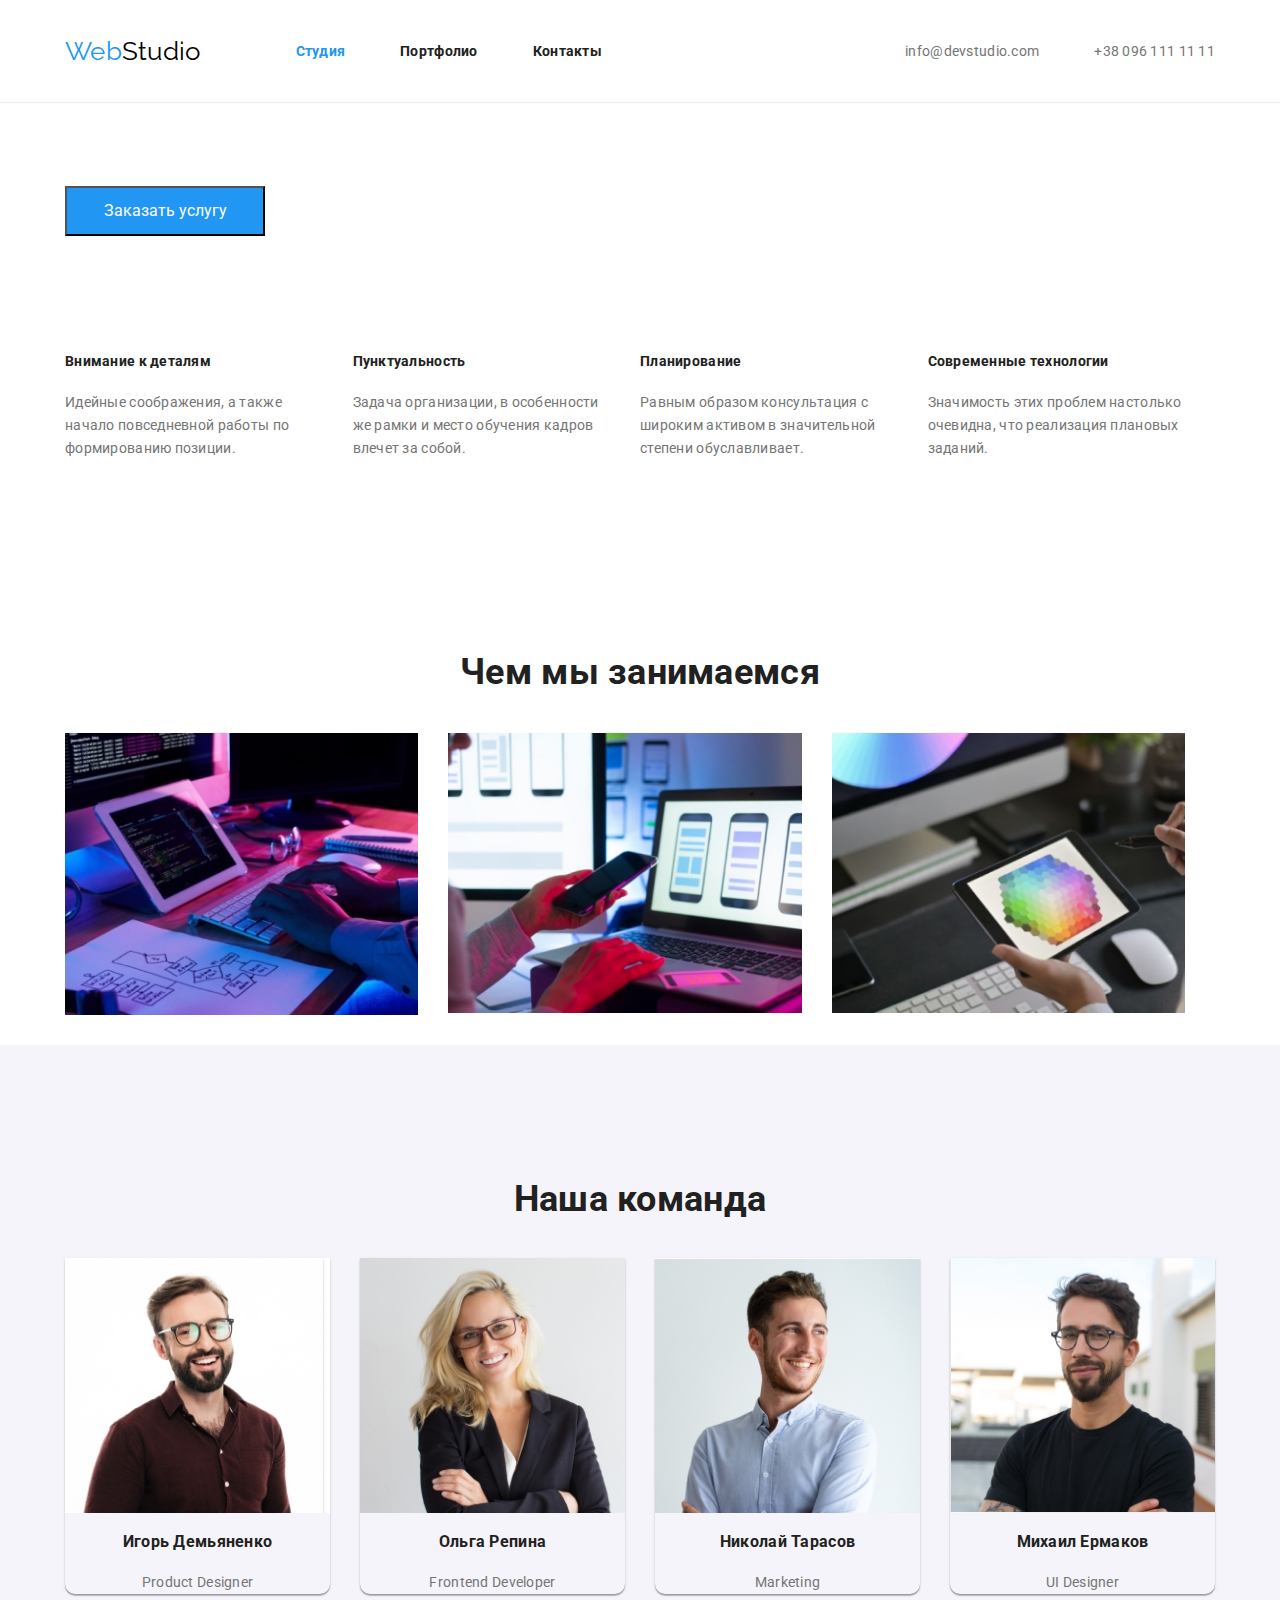
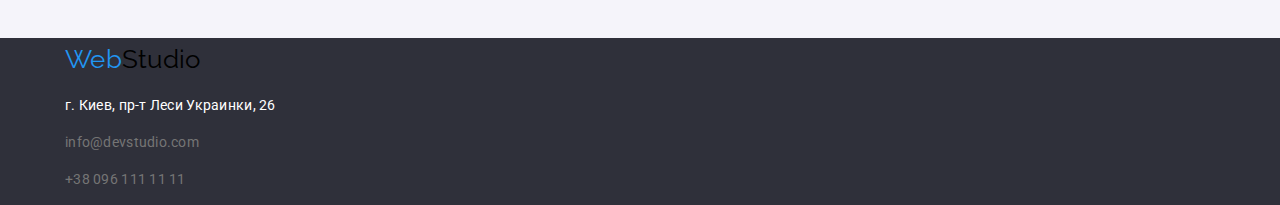
==== commit 5b3f50c2: "Added buttons in portfolio page" ====
--- a/index.html
+++ b/index.html
@@ -54,7 +54,7 @@
         <section>
             <div class="container">
                 <h1>Эффективные решения для вашего бизнеса</h1>
-                <button type="button">Заказать услугу</button>
+                <button type="button" class="btn-main">Заказать услугу</button>
             </div>
         </section>
         <!--Our advantages-->
--- a/css/styles.css
+++ b/css/styles.css
@@ -42,7 +42,7 @@
   align-items: center;
 }
 .container {
-  width: 1170px;
+  width: 1200px;
   padding-left: 25px;
   padding-right: 25px;
   margin-right: auto;
@@ -168,14 +168,14 @@
   display: inline-flex;
   background: var(--bg-color);
 }
-.sorter li {
+/*.sorter li {
   float: left;
   padding: 10px 18px;
   margin-right: 4px;
   word-wrap: normal;
   font-size: 15px;
   margin-bottom: 20px;
-}
+}*/
 .sorter-item:hover {
   background: var(--assent-color);
   color: var(--white-color);
@@ -202,13 +202,22 @@
   width: 1600px;
   height: 600px;
 }
-button {
+.btn-main {
   background: var(--assent-color);
   width: 200px;
   height: 50px;
   color: var(--white-color);
   font-size: 16px;
   font-family: "Roboto", sans-serif;
+}
+.btn {
+  background: var(--bg-color);
+  height: 38px;
+  color: var(--title-text-color);
+  font-size: 16px;
+  font-family: "Roboto", sans-serif;
+  margin-right: 10px;
+  margin-bottom: 50px;
 }
 .section {
   padding-top: 110px;
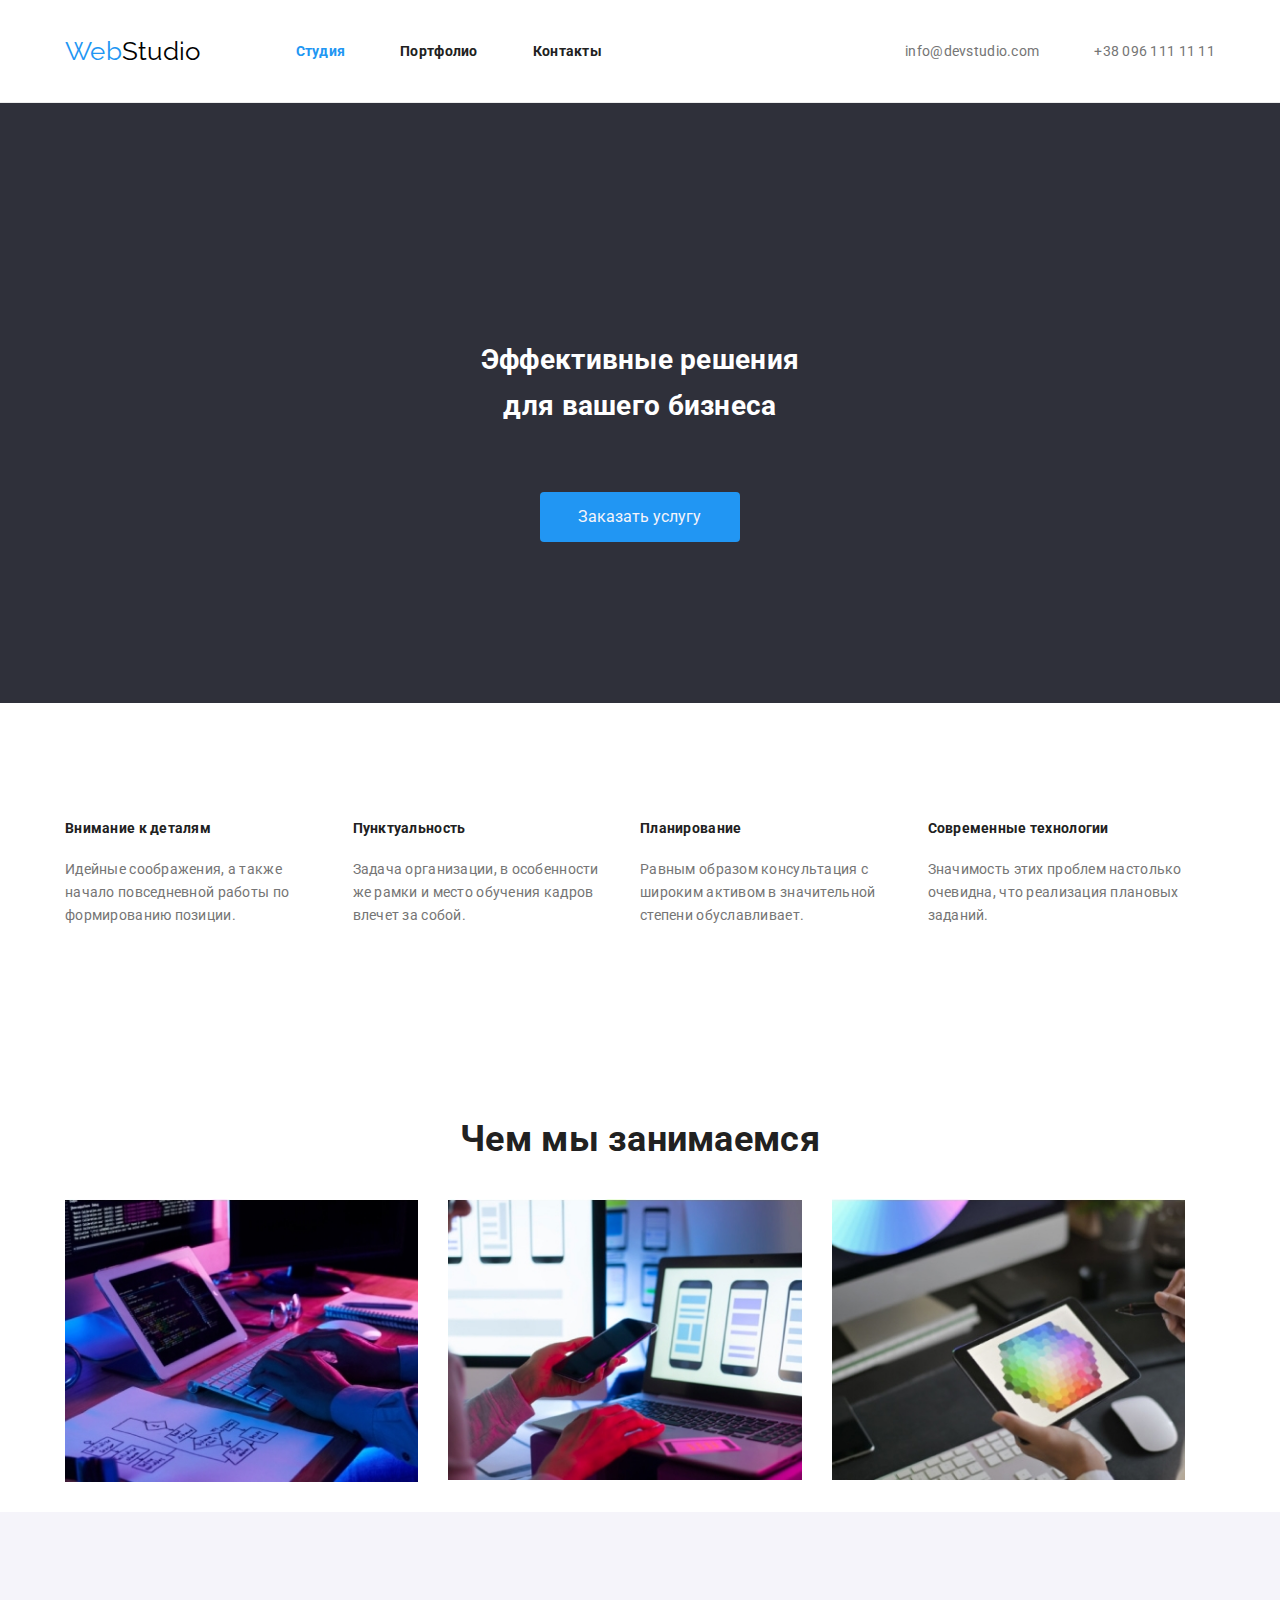
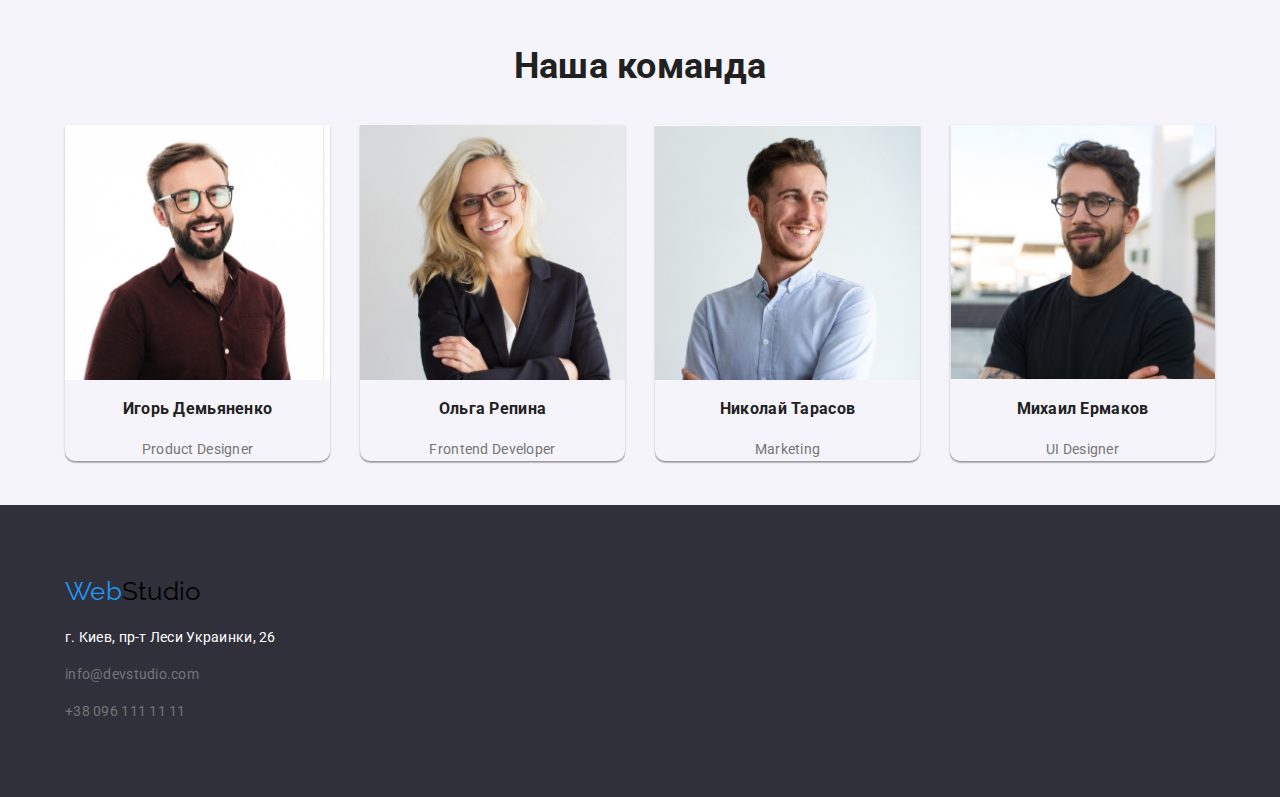
==== commit 7e8cee17: "Added positioning for slidebar and address" ====
--- a/index.html
+++ b/index.html
@@ -51,12 +51,14 @@
     </header>
     <main>
         <!--Slidebar-->
-        <section>
-            <div class="container">
-                <h1>Эффективные решения для вашего бизнеса</h1>
-                <button type="button" class="btn-main">Заказать услугу</button>
+        <aside>
+            <div class="container flexbox">
+                <div class="slidebar">
+                    <h1>Эффективные решения<br>для вашего бизнеса</h1>
+                    <button class="btn-main" type="button">Заказать услугу</button>
+                </div>
             </div>
-        </section>
+        </aside>
         <!--Our advantages-->
         <section class="advantages">
             <div class="container">
@@ -137,7 +139,7 @@
 
     <footer>
         <div class="container flexbox">
-            <address>
+            <address class="contacts-box">
 
                 <a class="link" href="./index.html">
                     <span class="logo"><span class="part-logo">Web</span>Studio</span>
--- a/css/styles.css
+++ b/css/styles.css
@@ -164,21 +164,15 @@
 
 /*main content*/
 
-.sorter {
-  display: inline-flex;
-  background: var(--bg-color);
-}
-/*.sorter li {
-  float: left;
-  padding: 10px 18px;
-  margin-right: 4px;
-  word-wrap: normal;
-  font-size: 15px;
-  margin-bottom: 20px;
-}*/
-.sorter-item:hover {
-  background: var(--assent-color);
-  color: var(--white-color);
+/*.sorter {
+}
+*/
+.slidebar {
+  text-align: center;
+  display: block;
+  margin-left: auto;
+  margin-right: auto;
+  padding-top: 215px;
 }
 .sorter-list {
   display: flex;
@@ -199,25 +193,34 @@
 
 aside {
   background: var(--secondr-bg-color);
-  width: 1600px;
+  width: 100%;
   height: 600px;
 }
 .btn-main {
-  background: var(--assent-color);
+  background-color: var(--assent-color);
+  border: none;
+  color: var(--bg-color);
+  font-size: 16px;
+  border-radius: 4px;
+  margin-top: 45px;
   width: 200px;
   height: 50px;
-  color: var(--white-color);
+}
+.btn {
+  background-color: var(--bg-color);
+  border: none;
+  color: var(--title-text-color);
   font-size: 16px;
-  font-family: "Roboto", sans-serif;
-}
-.btn {
-  background: var(--bg-color);
-  height: 38px;
-  color: var(--title-text-color);
-  font-size: 16px;
-  font-family: "Roboto", sans-serif;
+  border-radius: 4px;
   margin-right: 10px;
   margin-bottom: 50px;
+  margin-top: 110px;
+  padding: 10px 25px;
+}
+.btn:hover {
+  background-color: var(--assent-color);
+  color: var(--white-color);
+  box-shadow: drop-shadow(0px 4px 4px rgba(0, 0, 0, 0.25));
 }
 .section {
   padding-top: 110px;
@@ -273,3 +276,7 @@
   box-shadow: 0px 1px 3px rgba(0, 0, 0, 0.12), 0px 1px 1px rgba(0, 0, 0, 0.14),
     0px 2px 1px rgba(0, 0, 0, 0.2);
 }
+.contacts-box {
+  margin-top: 65px;
+  margin-bottom: 60px;
+}
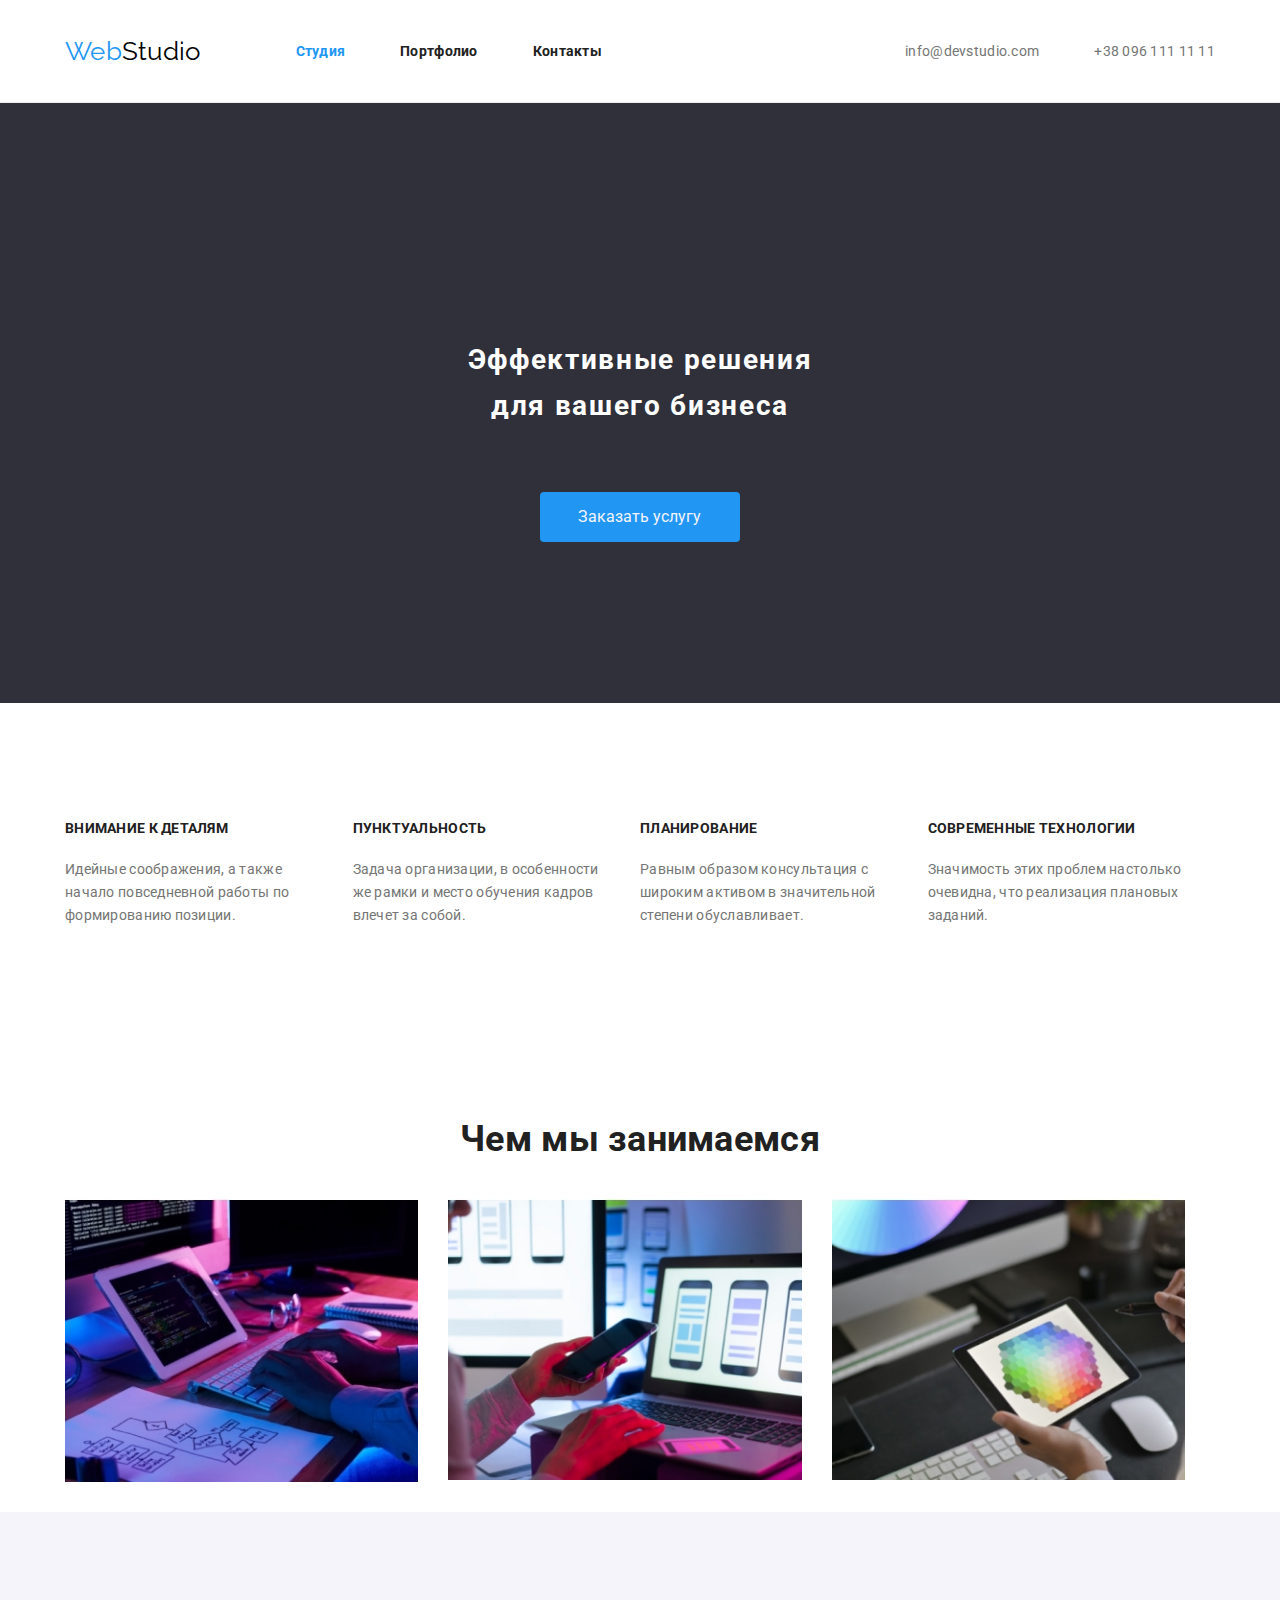
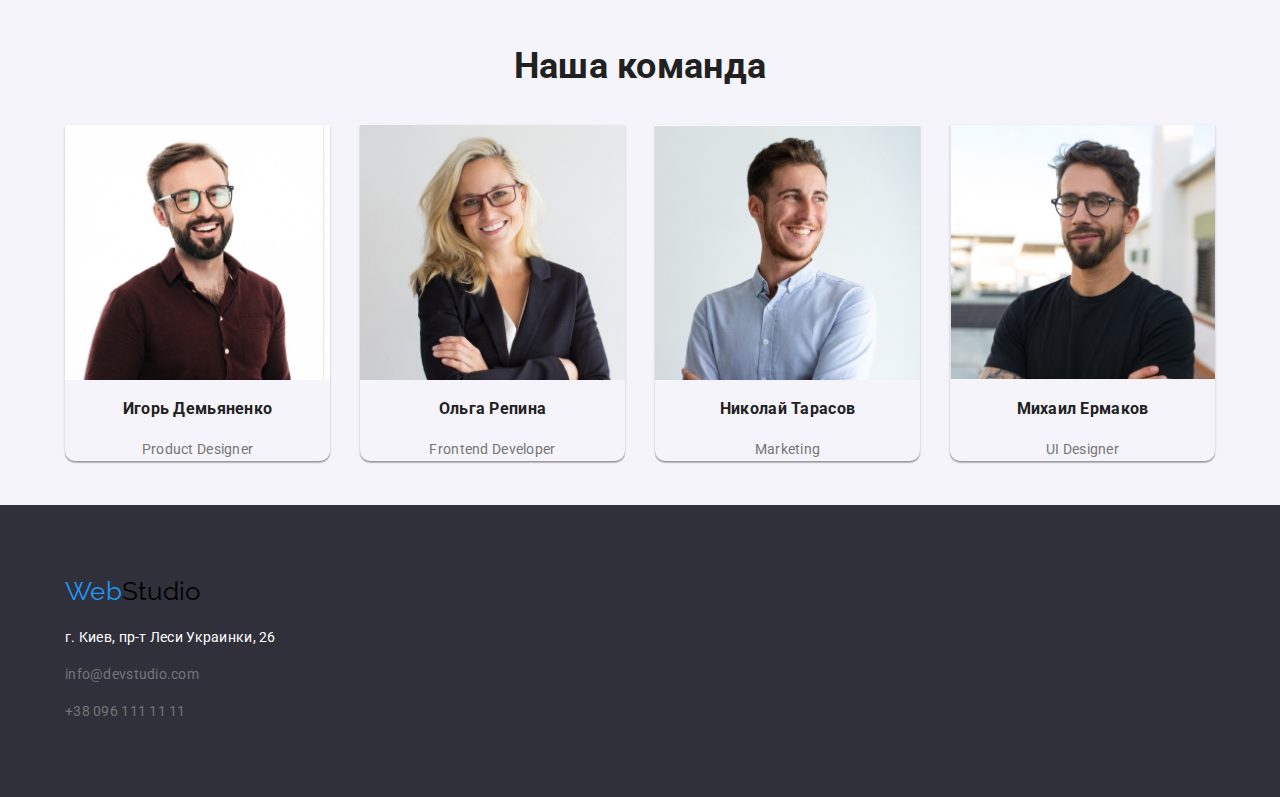
==== commit 4ae4de67: "Added styles to buttons on portfolio page" ====
--- a/index.html
+++ b/index.html
@@ -64,20 +64,28 @@
             <div class="container">
                 <ul class="list advantages-list">
                     <li class="advantages-item">
-                        <h4>Внимание к деталям</h4>
-                        <p>Идейные соображения, а также начало повседневной работы по формированию позиции.</p>
+                        <h4><span class="advantages-title">
+                                Внимание к деталям
+                            </span></h4>
+                        <p class=".advantages-content">Идейные соображения, а также начало повседневной работы по
+                            формированию позиции.</p>
                     </li>
                     <li class="advantages-item">
-                        <h4>Пунктуальность</h4>
-                        <p>Задача организации, в особенности же рамки и место обучения кадров влечет за собой.</p>
+                        <h4><span class="advantages-title">Пунктуальность</span></h4>
+                        <p class=".advantages-content">Задача организации, в особенности же рамки и место обучения
+                            кадров влечет за собой.</p>
                     </li>
                     <li class="advantages-item">
-                        <h4>Планирование</h4>
-                        <p>Равным образом консультация с широким активом в значительной степени обуславливает.</p>
+                        <h4><span class="advantages-title">Планирование</span></h4>
+                        <p class=".advantages-content">Равным образом консультация с широким активом в значительной
+                            степени обуславливает.</p>
                     </li>
                     <li class="advantages-item">
-                        <h4>Современные технологии</h4>
-                        <p>Значимость этих проблем настолько очевидна, что реализация плановых заданий.</p>
+                        <h4>
+                            <span class="advantages-title">Современные технологии</span>
+                        </h4>
+                        <p class=".advantages-content">Значимость этих проблем настолько очевидна, что реализация
+                            плановых заданий.</p>
                     </li>
                 </ul>
             </div>
--- a/css/styles.css
+++ b/css/styles.css
@@ -85,6 +85,7 @@
 h1 {
   font-size: 44px;
   color: var(--white-color);
+  letter-spacing: 0.06em;
 }
 h2 {
   font-size: 36px;
@@ -164,9 +165,11 @@
 
 /*main content*/
 
-/*.sorter {
-}
-*/
+.sorter {
+  display: flex;
+  justify-content: center;
+}
+
 .slidebar {
   text-align: center;
   display: block;
@@ -222,6 +225,13 @@
   color: var(--white-color);
   box-shadow: drop-shadow(0px 4px 4px rgba(0, 0, 0, 0.25));
 }
+.btn-group {
+  display: inline-block;
+}
+.btn-group:hover {
+  color: var(--white-color);
+  box-shadow: drop-shadow(0px 4px 4px rgba(0, 0, 0, 0.25));
+}
 .section {
   padding-top: 110px;
 }
@@ -238,6 +248,12 @@
 }
 .advantages {
   padding-top: 95px;
+}
+.advantages-title {
+  text-transform: uppercase;
+}
+.advantages-content {
+  letter-spacing: 0.03em;
 }
 .advantages-list {
   display: flex;
